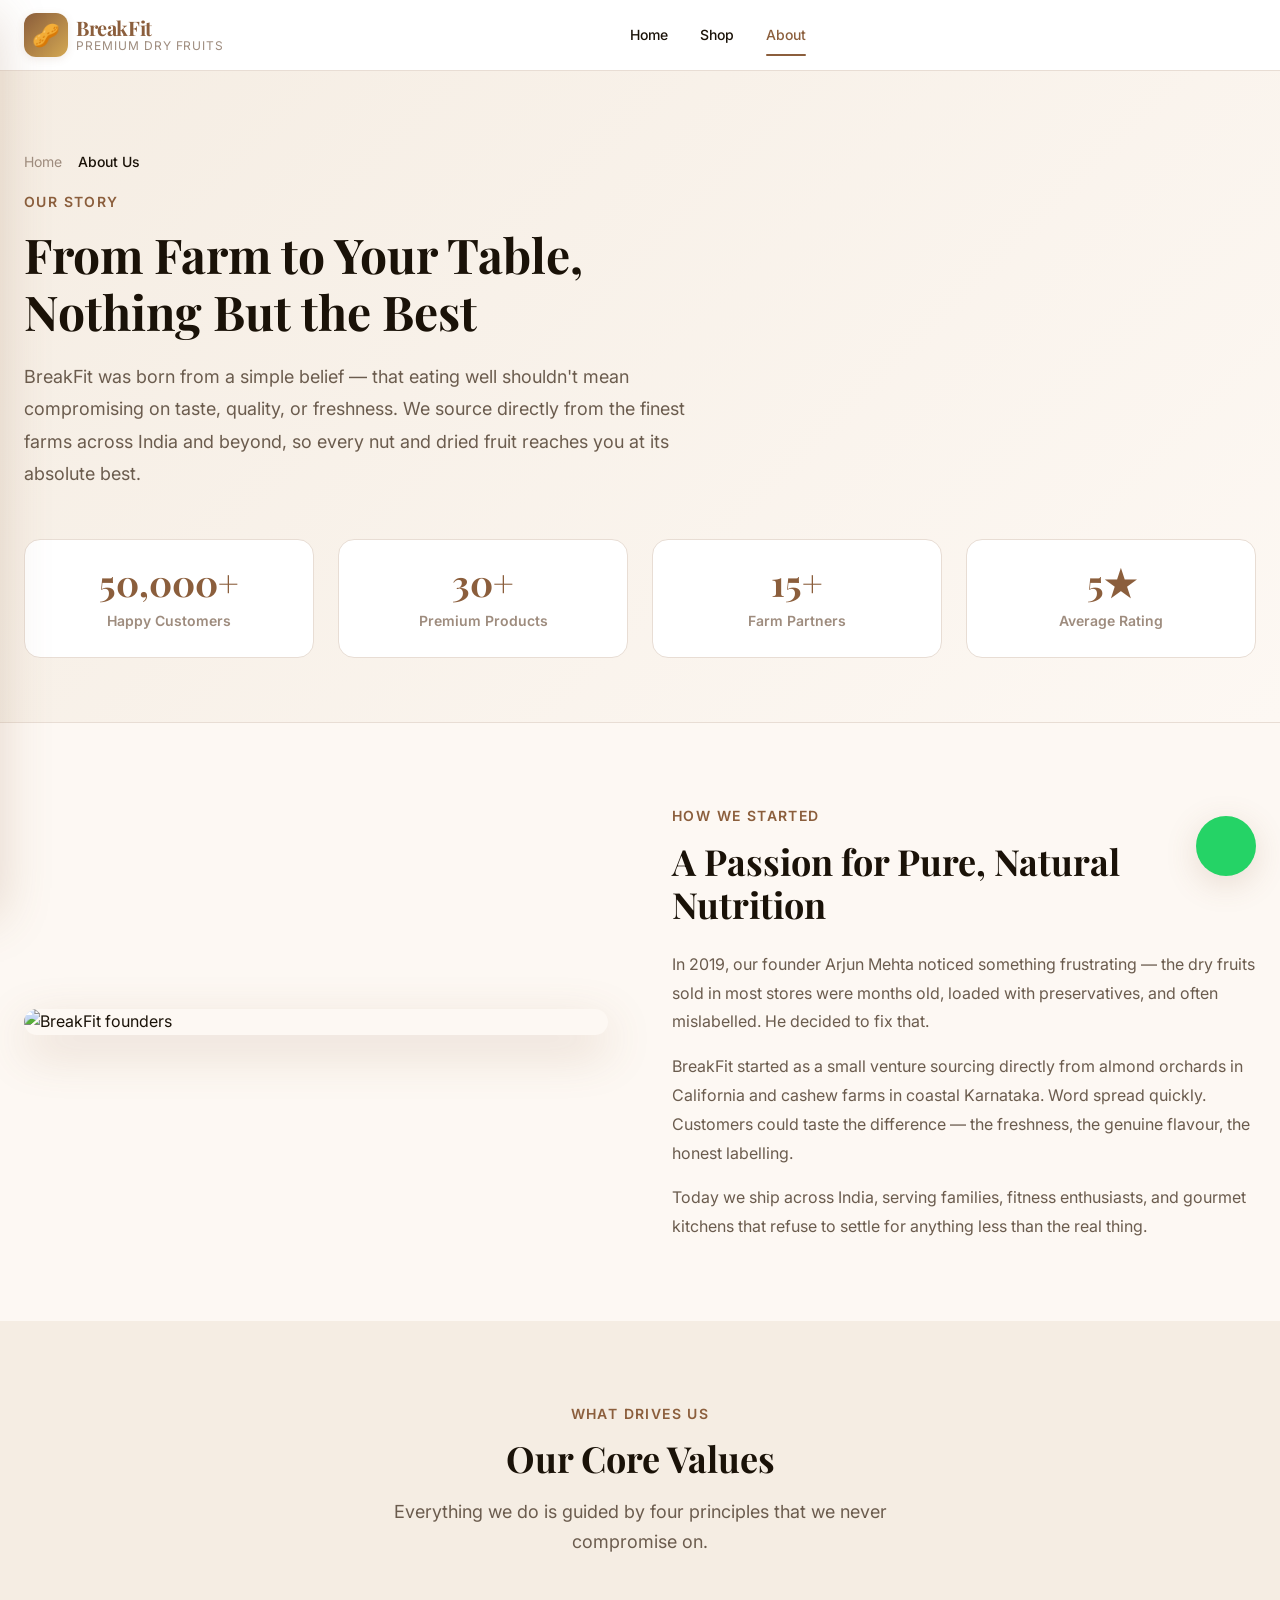
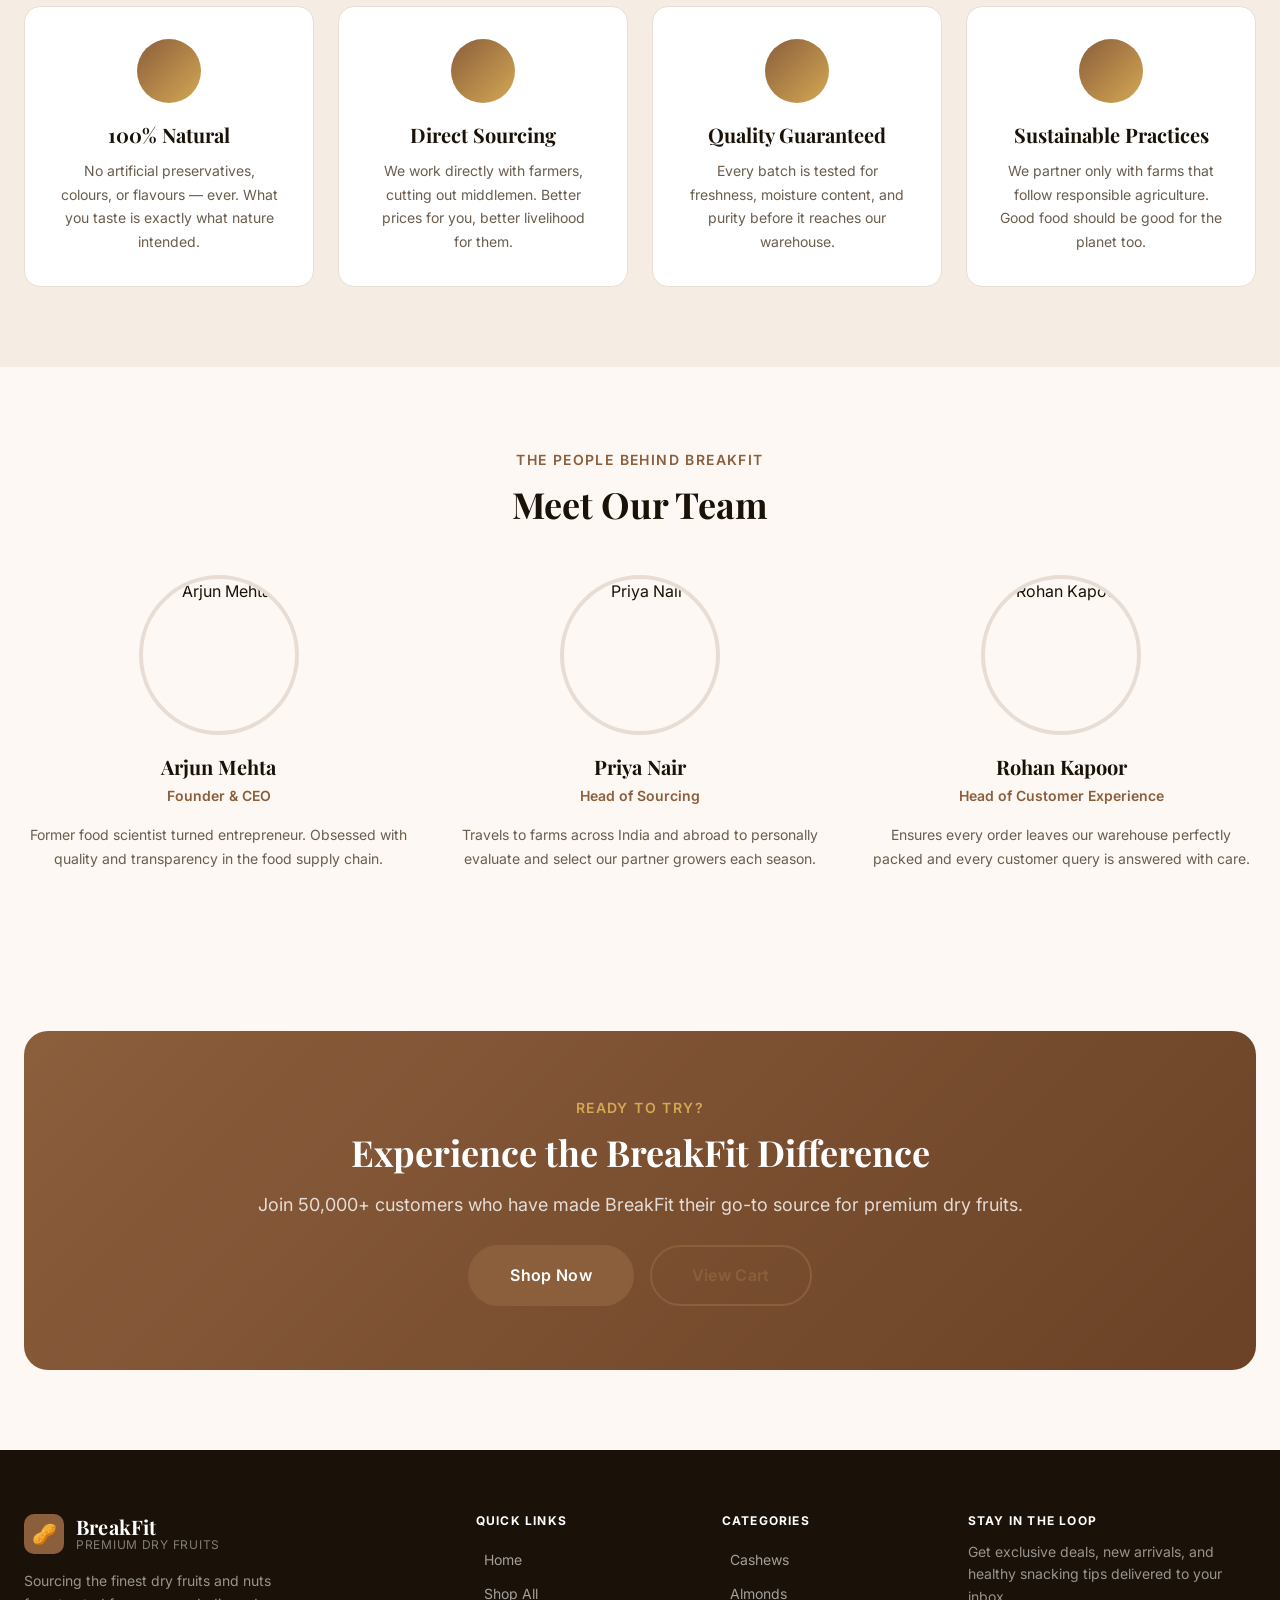
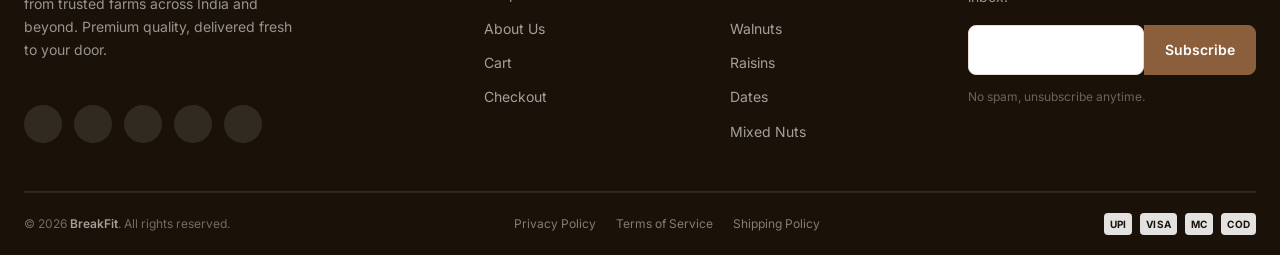
==== about.html @ 853f1ed1 "Initial commit: BreakFit dry fruits e-commerce website" ====
<!DOCTYPE html>
<html lang="en">
<head>
  <meta charset="UTF-8">
  <meta name="viewport" content="width=device-width, initial-scale=1.0">
  <meta name="description" content="About BreakFit — Our story, values, and the team behind India's premium dry fruits brand.">
  <title>About Us — BreakFit Premium Dry Fruits</title>

  <link href="https://cdn.jsdelivr.net/npm/remixicon@4.3.0/fonts/remixicon.css" rel="stylesheet" crossorigin="anonymous">
  <link rel="stylesheet" href="css/design-tokens.css">
  <link rel="stylesheet" href="css/base.css">
  <link rel="stylesheet" href="css/components/header.css">
  <link rel="stylesheet" href="css/components/footer.css">
  <link rel="stylesheet" href="css/components/toast.css">
  <link rel="stylesheet" href="css/components/whatsapp.css">
  <link rel="stylesheet" href="css/pages/about.css">
</head>
<body>
  <div id="site-header"></div>
  <div id="toast-container"></div>

  <main>

    <!-- Hero -->
    <section class="about-hero">
      <div class="container">
        <nav class="breadcrumb" aria-label="Breadcrumb">
          <a href="index.html">Home</a>
          <span class="sep"><i class="ri-arrow-right-s-line"></i></span>
          <span class="current">About Us</span>
        </nav>
        <div class="about-hero__content" data-animate>
          <span class="section-label">Our Story</span>
          <h1>From Farm to Your Table,<br>Nothing But the Best</h1>
          <p>BreakFit was born from a simple belief — that eating well shouldn't mean compromising on taste, quality, or freshness. We source directly from the finest farms across India and beyond, so every nut and dried fruit reaches you at its absolute best.</p>
        </div>
        <div class="about-hero__stats">
          <div class="about-stat" data-animate data-delay="100">
            <span class="about-stat__number">50,000+</span>
            <span class="about-stat__label">Happy Customers</span>
          </div>
          <div class="about-stat" data-animate data-delay="200">
            <span class="about-stat__number">30+</span>
            <span class="about-stat__label">Premium Products</span>
          </div>
          <div class="about-stat" data-animate data-delay="300">
            <span class="about-stat__number">15+</span>
            <span class="about-stat__label">Farm Partners</span>
          </div>
          <div class="about-stat" data-animate data-delay="400">
            <span class="about-stat__number">5★</span>
            <span class="about-stat__label">Average Rating</span>
          </div>
        </div>
      </div>
    </section>

    <!-- Brand Story -->
    <section class="section">
      <div class="container">
        <div class="story-grid">
          <div class="story-img" data-animate="fade-left">
            <img src="https://picsum.photos/seed/about-story/600/500" alt="BreakFit founders" loading="lazy">
          </div>
          <div class="story-text" data-animate="fade-right">
            <span class="section-label">How We Started</span>
            <h2>A Passion for Pure, Natural Nutrition</h2>
            <p>In 2019, our founder Arjun Mehta noticed something frustrating — the dry fruits sold in most stores were months old, loaded with preservatives, and often mislabelled. He decided to fix that.</p>
            <p style="margin-top:var(--space-4)">BreakFit started as a small venture sourcing directly from almond orchards in California and cashew farms in coastal Karnataka. Word spread quickly. Customers could taste the difference — the freshness, the genuine flavour, the honest labelling.</p>
            <p style="margin-top:var(--space-4)">Today we ship across India, serving families, fitness enthusiasts, and gourmet kitchens that refuse to settle for anything less than the real thing.</p>
          </div>
        </div>
      </div>
    </section>

    <!-- Values -->
    <section class="section" style="background:var(--color-bg-alt)">
      <div class="container">
        <div class="section-header" data-animate>
          <span class="section-label">What Drives Us</span>
          <h2 class="section-title">Our Core Values</h2>
          <p class="section-subtitle">Everything we do is guided by four principles that we never compromise on.</p>
        </div>
        <div class="values-grid">
          <div class="value-card" data-animate>
            <div class="value-card__icon"><i class="ri-leaf-line"></i></div>
            <h3>100% Natural</h3>
            <p>No artificial preservatives, colours, or flavours — ever. What you taste is exactly what nature intended.</p>
          </div>
          <div class="value-card" data-animate data-delay="100">
            <div class="value-card__icon"><i class="ri-map-pin-2-line"></i></div>
            <h3>Direct Sourcing</h3>
            <p>We work directly with farmers, cutting out middlemen. Better prices for you, better livelihood for them.</p>
          </div>
          <div class="value-card" data-animate data-delay="200">
            <div class="value-card__icon"><i class="ri-shield-check-line"></i></div>
            <h3>Quality Guaranteed</h3>
            <p>Every batch is tested for freshness, moisture content, and purity before it reaches our warehouse.</p>
          </div>
          <div class="value-card" data-animate data-delay="300">
            <div class="value-card__icon"><i class="ri-earth-line"></i></div>
            <h3>Sustainable Practices</h3>
            <p>We partner only with farms that follow responsible agriculture. Good food should be good for the planet too.</p>
          </div>
        </div>
      </div>
    </section>

    <!-- Team -->
    <section class="section">
      <div class="container">
        <div class="section-header" data-animate>
          <span class="section-label">The People Behind BreakFit</span>
          <h2 class="section-title">Meet Our Team</h2>
        </div>
        <div class="team-grid">
          <div class="team-card" data-animate>
            <div class="team-card__img">
              <img src="https://picsum.photos/seed/team1/300/300" alt="Arjun Mehta" loading="lazy">
            </div>
            <h3>Arjun Mehta</h3>
            <span class="team-card__role">Founder &amp; CEO</span>
            <p>Former food scientist turned entrepreneur. Obsessed with quality and transparency in the food supply chain.</p>
          </div>
          <div class="team-card" data-animate data-delay="150">
            <div class="team-card__img">
              <img src="https://picsum.photos/seed/team2/300/300" alt="Priya Nair" loading="lazy">
            </div>
            <h3>Priya Nair</h3>
            <span class="team-card__role">Head of Sourcing</span>
            <p>Travels to farms across India and abroad to personally evaluate and select our partner growers each season.</p>
          </div>
          <div class="team-card" data-animate data-delay="300">
            <div class="team-card__img">
              <img src="https://picsum.photos/seed/team3/300/300" alt="Rohan Kapoor" loading="lazy">
            </div>
            <h3>Rohan Kapoor</h3>
            <span class="team-card__role">Head of Customer Experience</span>
            <p>Ensures every order leaves our warehouse perfectly packed and every customer query is answered with care.</p>
          </div>
        </div>
      </div>
    </section>

    <!-- CTA -->
    <section class="section about-cta">
      <div class="container">
        <div class="about-cta__box" data-animate>
          <span class="section-label">Ready to Try?</span>
          <h2>Experience the BreakFit Difference</h2>
          <p>Join 50,000+ customers who have made BreakFit their go-to source for premium dry fruits.</p>
          <div style="display:flex;gap:var(--space-4);justify-content:center;flex-wrap:wrap;margin-top:var(--space-6)">
            <a href="categories.html" class="btn btn--primary btn-lg">Shop Now</a>
            <a href="cart.html" class="btn btn-outline btn-lg">View Cart</a>
          </div>
        </div>
      </div>
    </section>

  </main>

  <div id="site-footer"></div>

  <script src="js/data/products.js"></script>
  <script src="js/data/categories.js"></script>
  <script src="js/utils/sanitize.js"></script>
  <script src="js/utils/scrollAnimations.js"></script>
  <script src="js/modules/CartStore.js"></script>
  <script src="js/modules/ToastNotification.js"></script>
  <script src="js/modules/WhatsAppWidget.js"></script>
  <script src="js/modules/Header.js"></script>
  <script src="js/modules/Footer.js"></script>
  <script src="js/pages/about.js"></script>
</body>
</html>
---- css/design-tokens.css ----
/* BreakFit Design Tokens */
:root {
  /* Colors */
  --color-primary: #8B5E3C;
  --color-primary-dark: #6B4226;
  --color-primary-light: #A87850;
  --color-secondary: #D4A853;
  --color-secondary-dark: #B8903A;
  --color-accent: #4A7C59;
  --color-accent-light: #5E9B6E;
  --color-bg: #FDF8F3;
  --color-bg-alt: #F5EDE3;
  --color-surface: #FFFFFF;
  --color-surface-raised: #FFF9F4;
  --color-text-primary: #1A1208;
  --color-text-secondary: #6B5C4E;
  --color-text-muted: #9E8C7E;
  --color-border: #E8DDD4;
  --color-border-light: #F0E8DF;
  --color-whatsapp: #25D366;
  --color-error: #C0392B;
  --color-success: #27AE60;
  --color-warning: #E67E22;
  --color-info: #2980B9;

  /* Shadows */
  --shadow-xs: 0 1px 3px rgba(139,94,60,0.08);
  --shadow-sm: 0 2px 8px rgba(139,94,60,0.12);
  --shadow-md: 0 4px 16px rgba(139,94,60,0.15);
  --shadow-lg: 0 8px 32px rgba(139,94,60,0.18);
  --shadow-xl: 0 16px 48px rgba(139,94,60,0.22);

  /* Typography */
  --font-heading: 'Playfair Display', Georgia, serif;
  --font-body: 'Inter', -apple-system, BlinkMacSystemFont, 'Segoe UI', sans-serif;

  /* Font Sizes */
  --text-xs:   0.75rem;   /* 12px */
  --text-sm:   0.875rem;  /* 14px */
  --text-base: 1rem;      /* 16px */
  --text-lg:   1.125rem;  /* 18px */
  --text-xl:   1.25rem;   /* 20px */
  --text-2xl:  1.5rem;    /* 24px */
  --text-3xl:  1.875rem;  /* 30px */
  --text-4xl:  2.25rem;   /* 36px */
  --text-5xl:  3rem;      /* 48px */
  --text-6xl:  3.75rem;   /* 60px */

  /* Line Heights */
  --leading-none:    1;
  --leading-tight:   1.25;
  --leading-snug:    1.375;
  --leading-normal:  1.5;
  --leading-relaxed: 1.625;
  --leading-loose:   2;

  /* Spacing — named scale (xs → 2xl) */
  --space-xs:  0.25rem;   /* 4px  */
  --space-sm:  0.5rem;    /* 8px  */
  --space-md:  1rem;      /* 16px */
  --space-lg:  1.5rem;    /* 24px */
  --space-xl:  2rem;      /* 32px */
  --space-2xl: 3rem;      /* 48px */

  /* Spacing — numeric aliases (kept for back-compat) */
  --space-1:  0.25rem;
  --space-2:  0.5rem;
  --space-3:  0.75rem;
  --space-4:  1rem;
  --space-5:  1.25rem;
  --space-6:  1.5rem;
  --space-8:  2rem;
  --space-10: 2.5rem;
  --space-12: 3rem;
  --space-16: 4rem;
  --space-20: 5rem;
  --space-24: 6rem;

  /* Border Radius */
  --radius-sm: 4px;
  --radius-md: 8px;
  --radius-lg: 12px;
  --radius-xl: 16px;
  --radius-2xl: 24px;
  --radius-full: 9999px;

  /* Transitions */
  --transition-fast: 150ms ease;
  --transition-base: 250ms ease;
  --transition-slow: 400ms ease;
  --transition-spring: 350ms cubic-bezier(0.34, 1.56, 0.64, 1);

  /* Z-index */
  --z-dropdown: 100;
  --z-sticky: 200;
  --z-fixed: 300;
  --z-modal-backdrop: 400;
  --z-modal: 500;
  --z-toast: 600;
  --z-tooltip: 700;

  /* Layout */
  --container-max: 1280px;
  --container-md: 960px;
  --header-height: 70px;
  --header-height-mobile: 60px;
}

/* Dark mode support (optional) */
@media (prefers-color-scheme: dark) {
  :root {
    --color-bg: #1A1208;
    --color-bg-alt: #231A0E;
    --color-surface: #2A1E12;
    --color-surface-raised: #332518;
    --color-text-primary: #F5EDE3;
    --color-text-secondary: #C9B8A8;
    --color-text-muted: #8B7A6A;
    --color-border: #3D2E1E;
    --color-border-light: #4A3828;
  }
}
---- css/base.css ----
/*
 * BreakFit — Base Styles
 * ============================================================
 * Depends on: css/design-tokens.css (must be loaded first)
 *
 * Google Fonts are imported below via CDN.
 *
 * IMPORTANT — Remix Icons CDN:
 *   Add the following <link> tag to the <head> of every HTML
 *   page BEFORE this stylesheet:
 *
 *   <link href="https://cdn.jsdelivr.net/npm/remixicon@4.3.0/fonts/remixicon.css"
 *         rel="stylesheet" crossorigin="anonymous">
 * ============================================================
 */

/* ── Google Fonts ─────────────────────────────────────────── */
@import url('https://fonts.googleapis.com/css2?family=Playfair+Display:ital,wght@0,400;0,600;0,700;1,400&family=Inter:wght@300;400;500;600;700&display=swap');

/* ── CSS Reset ────────────────────────────────────────────── */
*,
*::before,
*::after {
  box-sizing: border-box;
  margin: 0;
  padding: 0;
}

ul,
ol {
  list-style: none;
}

/* ── Global / Body ────────────────────────────────────────── */
html {
  scroll-behavior: smooth;
  font-size: 16px;
  -webkit-text-size-adjust: 100%;
}

body {
  font-family: var(--font-body);
  background-color: var(--color-bg);
  color: var(--color-text-primary);
  line-height: 1.6;
  overflow-x: hidden;
  -webkit-font-smoothing: antialiased;
  -moz-osx-font-smoothing: grayscale;
}

/* ── Replaced elements ────────────────────────────────────── */
img,
video,
svg {
  max-width: 100%;
  height: auto;
  display: block;
}

/* ── Links ────────────────────────────────────────────────── */
a {
  color: inherit;
  text-decoration: none;
}

/* ── Form element resets ──────────────────────────────────── */
button,
input,
select,
textarea {
  font-family: inherit;
  font-size: inherit;
  line-height: inherit;
  color: inherit;
  background: transparent;
  border: none;
  outline: none;
  appearance: none;
  -webkit-appearance: none;
}

button {
  cursor: pointer;
}

textarea {
  resize: vertical;
}

/* ── Horizontal rule ─────────────────────────────────────── */
hr {
  border: none;
  border-top: 1px solid var(--color-border);
  margin: var(--space-6) 0;
}

/* ── Typography ──────────────────────────────────────────── */
h1, h2, h3, h4, h5, h6 {
  font-family: var(--font-heading);
  line-height: 1.2;
  color: var(--color-text-primary);
  font-weight: 700;
}

h1 { font-size: var(--text-5xl); }
h2 { font-size: var(--text-4xl); }
h3 { font-size: var(--text-3xl); }
h4 { font-size: var(--text-2xl); }
h5 { font-size: var(--text-xl); }
h6 { font-size: var(--text-lg); }

@media (max-width: 768px) {
  h1 { font-size: var(--text-4xl); }
  h2 { font-size: var(--text-3xl); }
  h3 { font-size: var(--text-2xl); }
}

@media (max-width: 480px) {
  h1 { font-size: var(--text-3xl); }
  h2 { font-size: var(--text-2xl); }
  h3 { font-size: var(--text-xl); }
}

p {
  color: var(--color-text-secondary);
  line-height: 1.7;
}

/* ──────────────────────────────────────────────────────────── *
 *  LAYOUT UTILITIES                                            *
 * ──────────────────────────────────────────────────────────── */

/* Container — max-width 1280 px, centred, padded */
.container {
  width: 100%;
  max-width: var(--container-max); /* 1280px */
  margin-inline: auto;
  padding-inline: var(--space-6);
}

@media (max-width: 768px) {
  .container {
    padding-inline: var(--space-4);
  }
}

/* Section spacing helpers */
.section    { padding-block: var(--space-20); }
.section-sm { padding-block: var(--space-12); }

.section-header {
  text-align: center;
  margin-bottom: var(--space-12);
}

.section-label {
  display: inline-block;
  font-size: var(--text-sm);
  font-weight: 600;
  letter-spacing: 0.1em;
  text-transform: uppercase;
  color: var(--color-primary);
  margin-bottom: var(--space-3);
}

.section-title {
  font-size: var(--text-4xl);
  margin-bottom: var(--space-4);
  color: var(--color-text-primary);
}

.section-subtitle {
  font-size: var(--text-lg);
  color: var(--color-text-secondary);
  max-width: 560px;
  margin-inline: auto;
}

/* ── Screen-reader / Accessibility ───────────────────────── */
/*
 * .sr-only  — visually hides an element while keeping it
 *             accessible to screen readers.
 * .visually-hidden — alias for .sr-only
 */
.sr-only,
.visually-hidden {
  position: absolute;
  width: 1px;
  height: 1px;
  padding: 0;
  margin: -1px;
  overflow: hidden;
  clip: rect(0, 0, 0, 0);
  white-space: nowrap;
  border: 0;
}

/* ── Flex helpers ─────────────────────────────────────────── */
.flex         { display: flex; }
.flex-center  { display: flex; align-items: center; justify-content: center; }
.flex-between { display: flex; align-items: center; justify-content: space-between; }
.flex-col     { display: flex; flex-direction: column; }
.flex-wrap    { flex-wrap: wrap; }
.items-center { align-items: center; }
.items-start  { align-items: flex-start; }
.justify-end  { justify-content: flex-end; }
.gap-1 { gap: var(--space-1); }
.gap-2 { gap: var(--space-2); }
.gap-3 { gap: var(--space-3); }
.gap-4 { gap: var(--space-4); }
.gap-6 { gap: var(--space-6); }
.gap-8 { gap: var(--space-8); }

/* ── Grid helpers ─────────────────────────────────────────── */
.grid         { display: grid; }
.grid-2       { display: grid; grid-template-columns: repeat(2, 1fr); gap: var(--space-6); }
.grid-3       { display: grid; grid-template-columns: repeat(3, 1fr); gap: var(--space-6); }
.grid-4       { display: grid; grid-template-columns: repeat(4, 1fr); gap: var(--space-6); }
.grid-auto    { display: grid; grid-template-columns: repeat(auto-fill, minmax(260px, 1fr)); gap: var(--space-6); }

@media (max-width: 1024px) {
  .grid-4 { grid-template-columns: repeat(3, 1fr); }
}

@media (max-width: 768px) {
  .grid-3,
  .grid-4 { grid-template-columns: repeat(2, 1fr); }
}

@media (max-width: 480px) {
  .grid-2,
  .grid-3,
  .grid-4 { grid-template-columns: 1fr; }
}

/* ── Generic spacing helpers ──────────────────────────────── */
.mt-2  { margin-top: var(--space-2); }
.mt-4  { margin-top: var(--space-4); }
.mt-8  { margin-top: var(--space-8); }
.mb-4  { margin-bottom: var(--space-4); }
.mb-8  { margin-bottom: var(--space-8); }

/* ── Text helpers ─────────────────────────────────────────── */
.text-center   { text-align: center; }
.text-right    { text-align: right; }
.font-heading  { font-family: var(--font-heading); }
.text-primary  { color: var(--color-primary); }
.text-muted    { color: var(--color-text-muted); }
.text-sm       { font-size: var(--text-sm); }
.font-bold     { font-weight: 700; }
.font-medium   { font-weight: 500; }

/* ──────────────────────────────────────────────────────────── *
 *  SCROLL ANIMATION                                            *
 *  Intersection Observer adds .animate-in when element enters  *
 *  the viewport (see js/utils.js → initScrollAnimations()).    *
 * ──────────────────────────────────────────────────────────── */

/* Initial (hidden) state — uses the design-token transition */
[data-animate] {
  opacity: 0;
  transform: translateY(20px);
  transition: opacity var(--transition-base), transform var(--transition-base);
}

/* Final (visible) state */
[data-animate].animate-in {
  opacity: 1;
  transform: translateY(0);
}

/* Directional variants */
[data-animate="fade-left"]  { transform: translateX(-30px); }
[data-animate="fade-right"] { transform: translateX(30px); }
[data-animate="zoom-in"]    { transform: scale(0.9); }
[data-animate="pop-in"]     { transform: scale(0.8); }

[data-animate="fade-left"].animate-in,
[data-animate="fade-right"].animate-in { transform: translateX(0); opacity: 1; }

[data-animate="zoom-in"].animate-in { transform: scale(1); opacity: 1; }

[data-animate="pop-in"].animate-in {
  opacity: 1;
  transform: scale(1);
  transition:
    opacity 0.5s var(--transition-spring),
    transform 0.5s var(--transition-spring);
}

/* Stagger delays */
[data-delay="100"] { transition-delay: 100ms !important; }
[data-delay="150"] { transition-delay: 150ms !important; }
[data-delay="200"] { transition-delay: 200ms !important; }
[data-delay="250"] { transition-delay: 250ms !important; }
[data-delay="300"] { transition-delay: 300ms !important; }
[data-delay="350"] { transition-delay: 350ms !important; }
[data-delay="400"] { transition-delay: 400ms !important; }
[data-delay="500"] { transition-delay: 500ms !important; }

/* ──────────────────────────────────────────────────────────── *
 *  BUTTONS                                                      *
 *  Base class: .btn                                             *
 *  Variants: .btn--primary  .btn--secondary  .btn--outline     *
 *  Aliases (non-BEM): .btn-primary etc. kept for compatibility  *
 * ──────────────────────────────────────────────────────────── */

/* Base */
.btn {
  display: inline-flex;
  align-items: center;
  justify-content: center;
  gap: var(--space-2);
  padding: 0.75rem 1.75rem;
  border-radius: var(--radius-full);
  font-weight: 600;
  font-size: var(--text-sm);
  letter-spacing: 0.02em;
  cursor: pointer;
  border: 2px solid transparent;
  transition: all var(--transition-base);
  white-space: nowrap;
  text-decoration: none;
  user-select: none;
  -webkit-user-select: none;
  position: relative;
  overflow: hidden;
}

.btn::after {
  content: '';
  position: absolute;
  inset: 0;
  background: rgba(255, 255, 255, 0);
  transition: background var(--transition-fast);
}

.btn:hover::after   { background: rgba(255, 255, 255, 0.10); }
.btn:active         { transform: scale(0.97); }

/* Primary — warm brown */
.btn--primary,
.btn-primary {
  background: var(--color-primary);
  color: #fff;
  border-color: var(--color-primary);
}

.btn--primary:hover,
.btn-primary:hover {
  background: var(--color-primary-dark);
  border-color: var(--color-primary-dark);
  transform: translateY(-1px);
  box-shadow: var(--shadow-md);
}

/* Secondary — golden amber */
.btn--secondary,
.btn-secondary {
  background: var(--color-secondary);
  color: #fff;
  border-color: var(--color-secondary);
}

.btn--secondary:hover,
.btn-secondary:hover {
  background: var(--color-secondary-dark);
  border-color: var(--color-secondary-dark);
  transform: translateY(-1px);
  box-shadow: var(--shadow-md);
}

/* Outline */
.btn--outline,
.btn-outline {
  background: transparent;
  color: var(--color-primary);
  border-color: var(--color-primary);
}

.btn--outline:hover,
.btn-outline:hover {
  background: var(--color-primary);
  color: #fff;
  transform: translateY(-1px);
}

/* Outline on dark/image backgrounds */
.btn-outline-white {
  background: transparent;
  color: #fff;
  border-color: #fff;
}

.btn-outline-white:hover {
  background: #fff;
  color: var(--color-primary);
}

/* Ghost — minimal */
.btn-ghost {
  background: transparent;
  color: var(--color-text-primary);
  border-color: transparent;
  padding: 0.5rem 1rem;
}

.btn-ghost:hover { background: var(--color-bg-alt); }

/* Size modifiers */
.btn-sm { padding: 0.5rem 1.25rem; font-size: var(--text-xs); }
.btn-lg { padding: 1rem 2.5rem;   font-size: var(--text-base); }

/* Icon-only button */
.btn-icon {
  width: 40px;
  height: 40px;
  padding: 0;
  border-radius: var(--radius-full);
}

/* ──────────────────────────────────────────────────────────── *
 *  FORM ELEMENTS                                               *
 * ──────────────────────────────────────────────────────────── */

/* Shared reset for text-like inputs */
input[type="text"],
input[type="email"],
input[type="tel"],
input[type="number"],
input[type="password"],
input[type="search"],
input[type="url"],
select,
textarea {
  width: 100%;
  padding: 0.75rem 1rem;
  border: 1.5px solid var(--color-border);
  border-radius: var(--radius-md);
  background: var(--color-surface);
  color: var(--color-text-primary);
  font-size: var(--text-base);
  line-height: 1.5;
  transition:
    border-color var(--transition-fast),
    box-shadow var(--transition-fast);
  outline: none;
}

input[type="text"]:focus,
input[type="email"]:focus,
input[type="tel"]:focus,
input[type="number"]:focus,
input[type="password"]:focus,
input[type="search"]:focus,
input[type="url"]:focus,
select:focus,
textarea:focus {
  border-color: var(--color-primary);
  box-shadow: 0 0 0 3px rgba(139, 94, 60, 0.12);
}

/* Remove number spinners */
input[type="number"]::-webkit-outer-spin-button,
input[type="number"]::-webkit-inner-spin-button {
  -webkit-appearance: none;
}
input[type="number"] { -moz-appearance: textfield; }

/* Select arrow */
select {
  background-image: url("data:image/svg+xml,%3Csvg xmlns='http://www.w3.org/2000/svg' width='12' height='8' viewBox='0 0 12 8'%3E%3Cpath d='M1 1l5 5 5-5' stroke='%236B5C4E' stroke-width='1.5' fill='none' stroke-linecap='round'/%3E%3C/svg%3E");
  background-repeat: no-repeat;
  background-position: right 1rem center;
  padding-right: 2.5rem;
}

/* Convenience wrapper classes */
.form-group  { margin-bottom: var(--space-5); }

.form-label {
  display: block;
  font-size: var(--text-sm);
  font-weight: 600;
  color: var(--color-text-primary);
  margin-bottom: var(--space-2);
}

/* .form-control applies design-token styling to any input/select/textarea */
.form-control {
  width: 100%;
  padding: 0.75rem 1rem;
  border: 1.5px solid var(--color-border);
  border-radius: var(--radius-md);
  background: var(--color-surface);
  color: var(--color-text-primary);
  font-size: var(--text-base);
  transition:
    border-color var(--transition-fast),
    box-shadow var(--transition-fast);
  outline: none;
}

.form-control:focus {
  border-color: var(--color-primary);
  box-shadow: 0 0 0 3px rgba(139, 94, 60, 0.12);
}

.form-control.error,
.form-control[aria-invalid="true"] {
  border-color: var(--color-error);
}

.form-control.error:focus {
  box-shadow: 0 0 0 3px rgba(192, 57, 43, 0.12);
}

.form-error {
  display: none;
  font-size: var(--text-xs);
  color: var(--color-error);
  margin-top: var(--space-1);
}

.form-group.has-error .form-error { display: block; }

.form-grid {
  display: grid;
  grid-template-columns: 1fr 1fr;
  gap: var(--space-4);
}

@media (max-width: 480px) {
  .form-grid { grid-template-columns: 1fr; }
}

/* ──────────────────────────────────────────────────────────── *
 *  MISC COMPONENTS                                             *
 * ──────────────────────────────────────────────────────────── */

/* Badges */
.badge {
  display: inline-flex;
  align-items: center;
  padding: 0.2em 0.65em;
  border-radius: var(--radius-full);
  font-size: var(--text-xs);
  font-weight: 700;
  letter-spacing: 0.05em;
  text-transform: uppercase;
}

.badge-new        { background: var(--color-primary);   color: #fff; }
.badge-sale       { background: #E53E3E;                color: #fff; }
.badge-bestseller { background: var(--color-secondary); color: #fff; }
.badge-organic    { background: var(--color-accent);    color: #fff; }

/* Star ratings */
.star-rating {
  display: inline-flex;
  align-items: center;
  gap: 1px;
}

.star-rating .star          { color: #E0E0E0; font-size: 14px; line-height: 1; }
.star-rating .star.full     { color: #F59E0B; }
.star-rating .star.half     { color: #F59E0B; }

.rating-text {
  font-size: var(--text-sm);
  color: var(--color-text-muted);
  margin-left: var(--space-1);
}

/* Divider */
.divider {
  height: 1px;
  background: var(--color-border);
  border: none;
  margin: var(--space-6) 0;
}

/* Overlay / modal backdrop */
.overlay {
  position: fixed;
  inset: 0;
  background: rgba(0, 0, 0, 0.5);
  backdrop-filter: blur(4px);
  z-index: var(--z-modal-backdrop);
  opacity: 0;
  pointer-events: none;
  transition: opacity var(--transition-base);
}

.overlay.active {
  opacity: 1;
  pointer-events: all;
}

/* Skeleton loading shimmer */
.skeleton {
  background: linear-gradient(
    90deg,
    var(--color-border-light) 25%,
    var(--color-border) 50%,
    var(--color-border-light) 75%
  );
  background-size: 200% 100%;
  animation: skeleton-shimmer 1.5s infinite;
  border-radius: var(--radius-md);
}

@keyframes skeleton-shimmer {
  0%   { background-position: 200% 0; }
  100% { background-position: -200% 0; }
}

/* Breadcrumb */
.breadcrumb {
  display: flex;
  align-items: center;
  gap: var(--space-2);
  font-size: var(--text-sm);
  color: var(--color-text-muted);
  padding: var(--space-4) 0;
}

.breadcrumb a            { color: var(--color-text-muted); transition: color var(--transition-fast); }
.breadcrumb a:hover      { color: var(--color-primary); }
.breadcrumb .sep         { color: var(--color-border); }
.breadcrumb .current     { color: var(--color-text-primary); font-weight: 500; }

/* Quantity selector */
.qty-selector {
  display: inline-flex;
  align-items: center;
  border: 1.5px solid var(--color-border);
  border-radius: var(--radius-full);
  overflow: hidden;
  background: var(--color-surface);
}

.qty-btn {
  width: 40px;
  height: 40px;
  display: flex;
  align-items: center;
  justify-content: center;
  background: transparent;
  border: none;
  cursor: pointer;
  font-size: 1.25rem;
  color: var(--color-text-primary);
  transition: background var(--transition-fast);
}

.qty-btn:hover { background: var(--color-bg-alt); }

.qty-input {
  width: 48px;
  text-align: center;
  border: none;
  outline: none;
  font-size: var(--text-base);
  font-weight: 600;
  color: var(--color-text-primary);
  background: transparent;
  -moz-appearance: textfield;
}

.qty-input::-webkit-outer-spin-button,
.qty-input::-webkit-inner-spin-button { -webkit-appearance: none; }

/* Price display */
.price-current  { font-size: var(--text-xl); font-weight: 700; color: var(--color-primary); }
.price-original { font-size: var(--text-sm); color: var(--color-text-muted); text-decoration: line-through; margin-left: var(--space-2); }
.price-discount { font-size: var(--text-sm); font-weight: 700; color: var(--color-success); margin-left: var(--space-2); }

/* Tabs */
.tabs {
  display: flex;
  border-bottom: 2px solid var(--color-border);
  gap: var(--space-1);
}

.tab-btn {
  padding: 0.75rem 1.5rem;
  border: none;
  background: none;
  cursor: pointer;
  font-weight: 600;
  font-size: var(--text-sm);
  color: var(--color-text-muted);
  border-bottom: 2px solid transparent;
  margin-bottom: -2px;
  transition: all var(--transition-fast);
}

.tab-btn.active           { color: var(--color-primary); border-bottom-color: var(--color-primary); }
.tab-btn:hover:not(.active) { color: var(--color-text-primary); }

.tab-panel        { display: none; padding: var(--space-6) 0; }
.tab-panel.active { display: block; }

/* Page hero banner (non-home pages) */
.page-hero {
  background: linear-gradient(135deg, var(--color-bg-alt) 0%, var(--color-border-light) 100%);
  padding: var(--space-12) 0;
  border-bottom: 1px solid var(--color-border);
}

.page-hero h1 { font-size: var(--text-4xl); margin-bottom: var(--space-3); }
.page-hero p  { font-size: var(--text-lg); max-width: 560px; }

/* Empty state */
.empty-state      { text-align: center; padding: var(--space-20) var(--space-4); }
.empty-state-icon { font-size: 4rem; color: var(--color-border); margin-bottom: var(--space-6); }
.empty-state h3   { font-size: var(--text-2xl); margin-bottom: var(--space-3); }
.empty-state p    { margin-bottom: var(--space-8); }
---- css/components/header.css ----
/* ============================================================
   BreakFit — css/components/header.css
   Shared navigation bar styles
   Requirements: 1.7, 7.2
   ============================================================ */

/* ------------------------------------------------------------
   1. SITE HEADER — sticky bar with backdrop blur
   ------------------------------------------------------------ */
.site-header {
  position: sticky;
  top: 0;
  z-index: var(--z-sticky);
  background: var(--color-surface);
  backdrop-filter: blur(12px);
  -webkit-backdrop-filter: blur(12px);
  border-bottom: 1px solid var(--color-border);
  transition: box-shadow var(--transition-base);
}

/* Scrolled state — added via JS when window.scrollY > 0 */
.site-header.header--scrolled {
  box-shadow: var(--shadow-md);
}

/* Inner flex container — logo | nav | actions */
.header-inner {
  display: flex;
  align-items: center;
  height: var(--header-height);          /* 70px (desktop) */
  max-width: var(--container-max);
  margin: 0 auto;
  padding: 0 var(--space-lg);
  gap: var(--space-lg);
}

/* ------------------------------------------------------------
   2. LOGO — left section
   ------------------------------------------------------------ */
.site-logo {
  display: flex;
  align-items: center;
  gap: var(--space-sm);
  text-decoration: none;
  flex-shrink: 0;
}

.logo-icon {
  width: 44px;
  height: 44px;
  background: linear-gradient(135deg, var(--color-primary) 0%, var(--color-secondary) 100%);
  border-radius: var(--radius-lg);
  display: flex;
  align-items: center;
  justify-content: center;
  font-size: 1.4rem;
  box-shadow: var(--shadow-sm);
}

.logo-text {
  display: flex;
  flex-direction: column;
  line-height: 1.1;
}

.logo-name {
  font-family: var(--font-heading);
  font-size: var(--text-xl);
  font-weight: 700;
  color: var(--color-primary);
  letter-spacing: -0.02em;
}

.logo-tagline {
  font-size: var(--text-xs);
  color: var(--color-text-muted);
  letter-spacing: 0.08em;
  text-transform: uppercase;
}

/* ------------------------------------------------------------
   3. PRIMARY NAV — centered desktop links
   ------------------------------------------------------------ */
.nav-primary {
  flex: 1;
  display: flex;
  align-items: center;
  justify-content: center;
}

.nav-list {
  list-style: none;
  display: flex;
  align-items: center;
  gap: var(--space-xs);
  margin: 0;
  padding: 0;
}

.nav-item {
  position: relative;
}

/* Each nav link */
.nav-link {
  position: relative;
  display: inline-flex;
  align-items: center;
  gap: var(--space-xs);
  padding: 0.5rem 0.875rem;
  border-radius: var(--radius-md);
  font-size: var(--text-sm);
  font-weight: 500;
  color: var(--color-text-primary);
  text-decoration: none;
  background: none;
  border: none;
  cursor: pointer;
  transition: color var(--transition-fast), background var(--transition-fast);
  white-space: nowrap;
}

/* Hover state */
.nav-link:hover {
  color: var(--color-primary);
  background: var(--color-bg-alt, #F5EDE3);
}

/* Active page indicator — bottom border underline */
.nav-link.active {
  color: var(--color-primary);
}

.nav-link.active::after {
  content: '';
  position: absolute;
  bottom: -2px;
  left: 0.875rem;
  right: 0.875rem;
  height: 2px;
  background: var(--color-primary);
  border-radius: var(--radius-full);
}

/* ------------------------------------------------------------
   4. HEADER ACTIONS — right section (search, wishlist, cart)
   ------------------------------------------------------------ */
.header-actions {
  display: flex;
  align-items: center;
  gap: var(--space-sm);
  flex-shrink: 0;
}

/* Generic icon action button */
.action-btn {
  position: relative;
  width: 40px;
  height: 40px;
  min-width: 44px;     /* WCAG 2.1 AA touch target */
  min-height: 44px;
  display: flex;
  align-items: center;
  justify-content: center;
  border-radius: var(--radius-full);
  background: transparent;
  border: none;
  cursor: pointer;
  color: var(--color-text-primary);
  font-size: 1.25rem;
  transition: background var(--transition-fast), color var(--transition-fast);
  text-decoration: none;
}

.action-btn:hover {
  background: var(--color-bg-alt, #F5EDE3);
  color: var(--color-primary);
}

/* ------------------------------------------------------------
   5. CART BADGE — small circle top-right of cart icon
   ------------------------------------------------------------ */
.cart-badge {
  position: absolute;
  top: 2px;
  right: 2px;
  width: 18px;
  height: 18px;
  background: var(--color-secondary);
  color: #fff;
  border-radius: var(--radius-full);
  font-size: 10px;
  font-weight: 700;
  display: flex;
  align-items: center;
  justify-content: center;
  line-height: 1;
  pointer-events: none;
  transition: transform var(--transition-spring);
}

/* Bounce animation when count updates */
.cart-badge.bump {
  animation: badge-bump 0.3s cubic-bezier(0.34, 1.56, 0.64, 1);
}

@keyframes badge-bump {
  0%   { transform: scale(1); }
  50%  { transform: scale(1.5); }
  100% { transform: scale(1); }
}

/* ------------------------------------------------------------
   6. HAMBURGER ICON — 3 bars, desktop hidden, mobile visible
   ------------------------------------------------------------ */
.menu-toggle {
  display: none;               /* hidden on desktop ≥ 768px */
  width: 44px;
  height: 44px;
  align-items: center;
  justify-content: center;
  border-radius: var(--radius-md);
  background: none;
  border: none;
  cursor: pointer;
  color: var(--color-text-primary);
  flex-shrink: 0;
  transition: background var(--transition-fast);
}

.menu-toggle:hover {
  background: var(--color-bg-alt, #F5EDE3);
  color: var(--color-primary);
}

/* Three-bar SVG / icon inside the toggle */
.hamburger-bar {
  display: block;
  width: 22px;
  height: 2px;
  background: currentColor;
  border-radius: 2px;
  transition: transform var(--transition-base), opacity var(--transition-fast);
}

.hamburger-bars {
  display: flex;
  flex-direction: column;
  gap: 5px;
}

/* When nav-open: morph to × */
body.nav-open .hamburger-bar:nth-child(1) {
  transform: translateY(7px) rotate(45deg);
}

body.nav-open .hamburger-bar:nth-child(2) {
  opacity: 0;
  transform: scaleX(0);
}

body.nav-open .hamburger-bar:nth-child(3) {
  transform: translateY(-7px) rotate(-45deg);
}

/* ------------------------------------------------------------
   7. MOBILE NAV DRAWER — slides in from the left
   ------------------------------------------------------------ */

/* Backdrop overlay */
.nav-overlay {
  position: fixed;
  inset: 0;
  background: rgba(26, 18, 8, 0.5);
  z-index: calc(var(--z-fixed) - 1);
  opacity: 0;
  visibility: hidden;
  transition: opacity var(--transition-slow), visibility var(--transition-slow);
}

body.nav-open .nav-overlay {
  opacity: 1;
  visibility: visible;
}

/* Drawer panel */
.nav-drawer {
  position: fixed;
  top: 0;
  left: 0;
  width: min(320px, 85vw);
  height: 100%;
  background: var(--color-surface);
  z-index: var(--z-fixed);
  display: flex;
  flex-direction: column;
  box-shadow: var(--shadow-xl);
  overflow-y: auto;
  /* Slide in/out via translateX */
  transform: translateX(-100%);
  transition: transform var(--transition-slow);
}

/* Open state — triggered by body.nav-open */
body.nav-open .nav-drawer {
  transform: translateX(0);
}

/* Drawer header row */
.nav-drawer__header {
  display: flex;
  align-items: center;
  justify-content: space-between;
  padding: var(--space-lg) var(--space-lg) var(--space-md);
  border-bottom: 1px solid var(--color-border);
  flex-shrink: 0;
}

/* Close button inside drawer */
.nav-drawer__close {
  width: 36px;
  height: 36px;
  display: flex;
  align-items: center;
  justify-content: center;
  border: none;
  background: var(--color-bg-alt, #F5EDE3);
  border-radius: var(--radius-full);
  cursor: pointer;
  font-size: 1.2rem;
  color: var(--color-text-primary);
  transition: background var(--transition-fast), color var(--transition-fast);
}

.nav-drawer__close:hover {
  background: var(--color-border);
  color: var(--color-primary);
}

/* Drawer body / link list */
.nav-drawer__body {
  flex: 1;
  padding: var(--space-md);
  overflow-y: auto;
}

.nav-drawer__list {
  list-style: none;
  margin: 0;
  padding: 0;
}

/* Drawer nav links */
.nav-drawer__link {
  display: flex;
  align-items: center;
  gap: var(--space-md);
  padding: 0.875rem var(--space-md);
  border-radius: var(--radius-lg);
  font-weight: 600;
  font-size: var(--text-base);
  color: var(--color-text-primary);
  text-decoration: none;
  min-height: 44px;    /* touch target */
  transition: background var(--transition-fast), color var(--transition-fast);
}

.nav-drawer__link:hover,
.nav-drawer__link.active {
  background: var(--color-bg-alt, #F5EDE3);
  color: var(--color-primary);
}

.nav-drawer__link i {
  font-size: 1.1rem;
  width: 24px;
  text-align: center;
  color: var(--color-primary);
  flex-shrink: 0;
}

/* Divider between link groups */
.nav-drawer__divider {
  height: 1px;
  background: var(--color-border);
  margin: var(--space-sm) 0;
}

/* Drawer footer */
.nav-drawer__footer {
  padding: var(--space-lg);
  border-top: 1px solid var(--color-border);
  font-size: var(--text-sm);
  color: var(--color-text-muted);
  text-align: center;
  flex-shrink: 0;
}

/* Prevent body scroll when drawer is open */
body.nav-open {
  overflow: hidden;
}

/* ------------------------------------------------------------
   8. RESPONSIVE BREAKPOINTS
   ------------------------------------------------------------ */

/* Tablet / below 1024px — hide desktop nav, show hamburger */
@media (max-width: 1024px) {
  .nav-primary {
    display: none;
  }

  .menu-toggle {
    display: flex;
  }

  .header-inner {
    height: var(--header-height-mobile);   /* 60px */
  }
}

/* Mobile — below 768px (core mobile breakpoint per Req 7.2) */
@media (max-width: 768px) {
  .nav-primary {
    display: none;
  }

  .menu-toggle {
    display: flex;
  }

  .header-inner {
    height: var(--header-height-mobile);
    padding: 0 var(--space-md);
  }

  /* Hide extra action buttons; keep cart + search */
  .header-actions .action-btn:not(.action-btn--cart):not(.action-btn--search) {
    display: none;
  }
}

/* Narrow phones — below 480px */
@media (max-width: 480px) {
  .logo-tagline {
    display: none;
  }
}
---- css/components/footer.css ----
/* ============================================
   FOOTER COMPONENT
   Shared footer styles for all pages
   ============================================ */

/* ── Outer wrapper ── */
.site-footer {
  background: var(--color-text-primary);   /* #1A1208 — dark */
  color: rgba(255, 255, 255, 0.65);
  padding-top: var(--space-16);
}

/* ============================================
   FOOTER TOP — 4-column grid
   Col 1: Brand/logo + tagline + social icons
   Col 2: Quick Links
   Col 3: Categories
   Col 4: Newsletter
   ============================================ */

.footer-top {
  display: grid;
  grid-template-columns: 2fr 1fr 1fr 1.4fr;
  gap: var(--space-10);
  padding-bottom: var(--space-12);
  border-bottom: 1px solid rgba(255, 255, 255, 0.1);
}

/* ── Brand column ── */
.footer-brand {
  display: flex;
  flex-direction: column;
}

.footer-logo {
  display: flex;
  align-items: center;
  gap: var(--space-3);
  text-decoration: none;
  margin-bottom: var(--space-4);
}

/* Placeholder SVG logo mark */
.footer-logo-svg {
  width: 40px;
  height: 40px;
  flex-shrink: 0;
}

.footer-logo-text {
  display: flex;
  flex-direction: column;
  line-height: 1;
}

.footer-logo-name {
  font-family: var(--font-heading);
  font-size: var(--text-xl);
  font-weight: 700;
  color: #ffffff;
  letter-spacing: 0.01em;
}

.footer-logo-tagline {
  font-size: var(--text-xs);
  color: rgba(255, 255, 255, 0.45);
  letter-spacing: 0.06em;
  text-transform: uppercase;
  margin-top: 2px;
}

.footer-brand-desc {
  font-size: var(--text-sm);
  color: rgba(255, 255, 255, 0.55);
  line-height: var(--leading-relaxed);
  max-width: 280px;
  margin: 0 0 var(--space-5);
}

/* ── Social icons row ── */
.footer-social {
  display: flex;
  align-items: center;
  gap: var(--space-3);
  margin-top: auto;
}

.social-btn {
  display: inline-flex;
  align-items: center;
  justify-content: center;
  width: 38px;
  height: 38px;
  border-radius: var(--radius-full);   /* circle */
  background: rgba(255, 255, 255, 0.1);
  color: rgba(255, 255, 255, 0.8);
  font-size: 1rem;
  text-decoration: none;
  transition:
    background var(--transition-fast),
    color var(--transition-fast),
    transform var(--transition-fast);
  flex-shrink: 0;
}

.social-btn:hover,
.social-btn:focus-visible {
  background: var(--color-primary);
  color: #ffffff;
  transform: translateY(-2px);
  outline: none;
}

/* Per-brand accent colours on hover (optional enhancement) */
.social-btn--instagram:hover { background: #e1306c; }
.social-btn--facebook:hover  { background: #1877f2; }
.social-btn--twitter:hover   { background: #1da1f2; }
.social-btn--youtube:hover   { background: #ff0000; }
.social-btn--whatsapp:hover  { background: var(--color-whatsapp); }

/* ── Link columns (Quick Links, Categories) ── */
.footer-col h4 {
  font-family: var(--font-body);
  font-size: var(--text-xs);
  font-weight: 700;
  color: #ffffff;
  letter-spacing: 0.1em;
  text-transform: uppercase;
  margin-bottom: var(--space-5);
}

.footer-links {
  display: flex;
  flex-direction: column;
  gap: var(--space-3);
  list-style: none;
  padding: 0;
  margin: 0;
}

.footer-links li {
  display: flex;
  align-items: center;
}

.footer-link {
  display: inline-flex;
  align-items: center;
  gap: var(--space-2);
  font-size: var(--text-sm);
  color: rgba(255, 255, 255, 0.6);
  text-decoration: none;
  transition: color var(--transition-fast), gap var(--transition-fast);
}

.footer-link i {
  font-size: 0.75rem;
  opacity: 0;
  transition: opacity var(--transition-fast), transform var(--transition-fast);
  transform: translateX(-4px);
}

.footer-link:hover,
.footer-link:focus-visible {
  color: var(--color-secondary);  /* golden amber */
  gap: var(--space-3);
  outline: none;
}

.footer-link:hover i,
.footer-link:focus-visible i {
  opacity: 1;
  transform: translateX(0);
}

/* ── Newsletter column ── */
.footer-col--newsletter h4 {
  margin-bottom: var(--space-3);
}

.footer-newsletter-desc {
  font-size: var(--text-sm);
  color: rgba(255, 255, 255, 0.55);
  line-height: var(--leading-relaxed);
  margin-bottom: var(--space-4);
}

/* Inline email + subscribe form */
.footer-newsletter-form {
  display: flex;
  gap: 0;                 /* joined/inline look */
  width: 100%;
}

.footer-newsletter-input {
  flex: 1;
  min-width: 0;           /* prevent overflow in flex */
  padding: var(--space-3) var(--space-4);
  background: rgba(255, 255, 255, 0.08);
  border: 1px solid rgba(255, 255, 255, 0.15);
  border-right: none;
  border-radius: var(--radius-md) 0 0 var(--radius-md);
  font-family: var(--font-body);
  font-size: var(--text-sm);
  color: #ffffff;
  outline: none;
  transition:
    border-color var(--transition-fast),
    background var(--transition-fast),
    box-shadow var(--transition-fast);
}

.footer-newsletter-input::placeholder {
  color: rgba(255, 255, 255, 0.35);
}

.footer-newsletter-input:focus {
  background: rgba(255, 255, 255, 0.12);
  border-color: var(--color-secondary);
  box-shadow: 0 0 0 3px rgba(212, 168, 83, 0.18);
}

.footer-newsletter-btn {
  padding: var(--space-3) var(--space-5);
  background: var(--color-primary);
  border: 1px solid var(--color-primary);
  border-radius: 0 var(--radius-md) var(--radius-md) 0;
  font-family: var(--font-body);
  font-size: var(--text-sm);
  font-weight: 600;
  color: #ffffff;
  cursor: pointer;
  white-space: nowrap;
  transition:
    background var(--transition-fast),
    border-color var(--transition-fast);
}

.footer-newsletter-btn:hover,
.footer-newsletter-btn:focus-visible {
  background: var(--color-primary-dark);
  border-color: var(--color-primary-dark);
  outline: none;
}

.footer-newsletter-note {
  margin-top: var(--space-3);
  font-size: var(--text-xs);
  color: rgba(255, 255, 255, 0.35);
}

/* ============================================
   FOOTER BOTTOM BAR
   ============================================ */

.footer-bottom {
  display: flex;
  align-items: center;
  justify-content: space-between;
  flex-wrap: wrap;
  gap: var(--space-4);
  padding: var(--space-5) 0;
  border-top: 1px solid rgba(255, 255, 255, 0.08);
  font-size: var(--text-xs);
}

.footer-copyright {
  color: rgba(255, 255, 255, 0.38);
}

.footer-copyright strong {
  color: rgba(255, 255, 255, 0.6);
  font-weight: 600;
}

.footer-bottom-links {
  display: flex;
  align-items: center;
  gap: var(--space-5);
  list-style: none;
  padding: 0;
  margin: 0;
}

.footer-bottom-links a {
  color: rgba(255, 255, 255, 0.45);
  text-decoration: none;
  transition: color var(--transition-fast);
}

.footer-bottom-links a:hover,
.footer-bottom-links a:focus-visible {
  color: var(--color-secondary);
  outline: none;
}

/* Payment method icons */
.footer-payments {
  display: flex;
  align-items: center;
  gap: var(--space-2);
}

.payment-icon {
  display: inline-flex;
  align-items: center;
  justify-content: center;
  height: 22px;
  padding: 2px 6px;
  background: rgba(255, 255, 255, 0.88);
  border-radius: var(--radius-sm);
  font-size: 10px;
  font-weight: 700;
  color: var(--color-text-primary);
  letter-spacing: 0.02em;
  white-space: nowrap;
}

/* ============================================
   CONTACT INFO (optional within a footer col)
   ============================================ */

.footer-contact-list {
  display: flex;
  flex-direction: column;
  gap: var(--space-3);
  padding: 0;
  margin: 0;
  list-style: none;
}

.footer-contact-item {
  display: flex;
  align-items: flex-start;
  gap: var(--space-3);
  font-size: var(--text-sm);
  color: rgba(255, 255, 255, 0.6);
}

.footer-contact-item i {
  color: var(--color-secondary);
  font-size: 1rem;
  margin-top: 2px;
  flex-shrink: 0;
}

/* ============================================
   RESPONSIVE BREAKPOINTS
   ============================================ */

/* Tablet — 2 columns */
@media (max-width: 1024px) {
  .footer-top {
    grid-template-columns: 1fr 1fr;
    gap: var(--space-8);
  }

  /* Brand + newsletter on first row, links on second */
  .footer-brand {
    grid-column: 1 / 2;
  }

  .footer-col--newsletter {
    grid-column: 2 / 3;
  }
}

@media (max-width: 768px) {
  .footer-top {
    grid-template-columns: 1fr 1fr;
    gap: var(--space-6);
  }

  .footer-brand {
    grid-column: 1 / -1;   /* full width on tablet portrait */
  }

  .footer-brand-desc {
    max-width: none;
  }

  .footer-col--newsletter {
    grid-column: 1 / -1;
  }

  .footer-newsletter-form {
    max-width: 420px;
  }

  .footer-bottom {
    flex-direction: column;
    align-items: center;
    text-align: center;
    gap: var(--space-3);
  }

  .footer-bottom-links {
    flex-wrap: wrap;
    justify-content: center;
    gap: var(--space-4);
  }
}

/* Mobile — single column */
@media (max-width: 480px) {
  .site-footer {
    padding-top: var(--space-12);
  }

  .footer-top {
    grid-template-columns: 1fr;
    gap: var(--space-6);
  }

  /* All columns go full-width */
  .footer-brand,
  .footer-col,
  .footer-col--newsletter {
    grid-column: 1 / -1;
  }

  .footer-newsletter-form {
    flex-direction: column;
    max-width: none;
    gap: var(--space-3);
  }

  .footer-newsletter-input {
    border-right: 1px solid rgba(255, 255, 255, 0.15);
    border-radius: var(--radius-md);
  }

  .footer-newsletter-btn {
    border-radius: var(--radius-md);
    text-align: center;
    width: 100%;
  }

  .footer-payments {
    flex-wrap: wrap;
    justify-content: center;
  }
}
---- css/components/toast.css ----
/* ============================================
   Toast Notification Component
   Requirement: 8.3, 8.5
   ============================================ */

/* --- Keyframes --- */

@keyframes toast-in {
  from {
    transform: translateX(110%);
    opacity: 0;
  }
  to {
    transform: translateX(0);
    opacity: 1;
  }
}

@keyframes toast-out {
  from {
    transform: translateX(0);
    opacity: 1;
  }
  to {
    transform: translateX(110%);
    opacity: 0;
  }
}

/* --- Container --- */

#toast-container {
  position: fixed;
  top: 24px;
  right: 24px;
  z-index: var(--z-toast);
  display: flex;
  flex-direction: column;
  gap: 12px;
  pointer-events: none; /* let clicks pass through the gap between toasts */
}

/* --- Base Toast --- */

.toast {
  min-width: 300px;
  max-width: 380px;
  background: var(--color-surface);
  border-radius: var(--radius-lg);
  box-shadow: var(--shadow-lg);
  padding: 16px;
  display: flex;
  flex-direction: row;
  align-items: flex-start;
  gap: 12px;
  pointer-events: all;
  border-left: 4px solid transparent;
}

/* --- Type Variants --- */

.toast--success {
  border-left-color: var(--color-success);
}

.toast--success .toast__icon {
  color: var(--color-success);
}

.toast--error {
  border-left-color: var(--color-error);
}

.toast--error .toast__icon {
  color: var(--color-error);
}

.toast--info {
  border-left-color: var(--color-info);
}

.toast--info .toast__icon {
  color: var(--color-info);
}

/* --- Icon --- */

.toast__icon {
  flex-shrink: 0;
  font-size: 1.25rem;
  line-height: 1.4;
}

/* --- Body (message text area) --- */

.toast__body {
  flex: 1;
  min-width: 0;
}

.toast__message {
  font-family: var(--font-body);
  font-size: var(--text-sm);
  color: var(--color-text-primary);
  line-height: var(--leading-normal);
  margin: 0;
}

/* --- Action Link --- */

.toast__action {
  display: inline-block;
  color: var(--color-primary);
  font-weight: 600;
  font-size: var(--text-sm);
  text-decoration: none;
  margin-left: auto;
  white-space: nowrap;
  flex-shrink: 0;
  transition: color var(--transition-fast);
}

.toast__action:hover {
  color: var(--color-primary-dark);
  text-decoration: underline;
}

/* --- Close Button --- */

.toast__close {
  flex-shrink: 0;
  background: none;
  border: none;
  cursor: pointer;
  padding: 0;
  color: var(--color-text-muted);
  font-size: 1.1rem;
  line-height: 1;
  transition: color var(--transition-fast);
  align-self: flex-start;
}

.toast__close:hover {
  color: var(--color-text-primary);
}

/* --- Animation States --- */

.toast.entering {
  animation: toast-in 0.35s ease both;
}

.toast.leaving {
  animation: toast-out 0.35s ease forwards;
}

/* --- Mobile --- */

@media (max-width: 767px) {
  #toast-container {
    top: auto;
    bottom: 24px;
    right: 50%;
    transform: translateX(50%);
  }

  /* Slide from bottom on mobile */
  @keyframes toast-in {
    from {
      transform: translateY(110%);
      opacity: 0;
    }
    to {
      transform: translateY(0);
      opacity: 1;
    }
  }

  @keyframes toast-out {
    from {
      transform: translateY(0);
      opacity: 1;
    }
    to {
      transform: translateY(110%);
      opacity: 0;
    }
  }

  .toast {
    min-width: 280px;
    max-width: calc(100vw - 48px);
  }
}
---- css/components/whatsapp.css ----
/* ============================================
   WhatsApp Floating Widget Component
   Requirement: 9.1, 9.3, 9.4
   ============================================ */

/* --- Keyframes --- */

@keyframes wa-bounce {
  0%   { transform: translateY(0); }
  20%  { transform: translateY(-10px); }
  40%  { transform: translateY(0); }
  60%  { transform: translateY(-6px); }
  80%  { transform: translateY(0); }
  100% { transform: translateY(0); }
}

@keyframes wa-pop-in {
  from {
    transform: scale(0);
    opacity: 0;
  }
  to {
    transform: scale(1);
    opacity: 1;
  }
}

/* --- Widget Wrapper --- */

.whatsapp-widget {
  position: fixed;
  bottom: 24px;
  right: 24px;
  z-index: var(--z-fixed);
  display: flex;
  flex-direction: column;
  align-items: flex-end;
  gap: 8px;

  /* Hidden until JS adds .visible after page load */
  transform: scale(0);
  opacity: 0;
  pointer-events: none;
  transition: opacity var(--transition-base), transform var(--transition-spring);
}

.whatsapp-widget.visible {
  transform: scale(1);
  opacity: 1;
  pointer-events: all;
  animation: wa-pop-in var(--transition-spring) both;
}

/* --- Button --- */

.whatsapp-btn {
  width: 60px;
  height: 60px;
  border-radius: var(--radius-full);
  background-color: var(--color-whatsapp); /* #25D366 */
  color: #ffffff;
  display: flex;
  align-items: center;
  justify-content: center;
  text-decoration: none;
  box-shadow: var(--shadow-lg);
  transition: background-color var(--transition-fast), transform var(--transition-fast);
  border: none;
  cursor: pointer;
  outline-offset: 3px;
}

.whatsapp-btn:hover {
  background-color: #1ebe57;
  transform: scale(1.1);
}

.whatsapp-btn:focus-visible {
  outline: 3px solid var(--color-whatsapp);
}

.whatsapp-btn i,
.whatsapp-btn svg {
  font-size: 1.75rem;
  line-height: 1;
  pointer-events: none;
}

/* --- Bounce Animation --- */

.whatsapp-btn.bounce {
  animation: wa-bounce 0.8s ease both;
}

/* --- Tooltip --- */

.whatsapp-tooltip {
  background-color: var(--color-text-primary);
  color: #ffffff;
  font-family: var(--font-body);
  font-size: var(--text-sm);
  font-weight: 500;
  padding: 6px 14px;
  border-radius: var(--radius-full);
  white-space: nowrap;
  box-shadow: var(--shadow-sm);

  /* Hidden by default */
  opacity: 0;
  transform: translateY(4px);
  pointer-events: none;
  transition: opacity var(--transition-fast), transform var(--transition-fast);
}

.whatsapp-widget:hover .whatsapp-tooltip {
  opacity: 1;
  transform: translateY(0);
}

/* --- Reduced Motion --- */

@media (prefers-reduced-motion: reduce) {
  .whatsapp-widget,
  .whatsapp-widget.visible {
    animation: none;
    transition: none;
  }

  .whatsapp-btn {
    transition: background-color var(--transition-fast);
  }

  .whatsapp-btn:hover {
    transform: none;
  }

  .whatsapp-btn.bounce {
    animation: none;
  }

  .whatsapp-tooltip {
    transition: opacity var(--transition-fast);
  }
}
---- css/pages/about.css ----
/* about.css */
.about-hero { background: linear-gradient(135deg, var(--color-bg-alt) 0%, var(--color-bg) 100%); padding-block: var(--space-16); border-bottom: 1px solid var(--color-border); }
.about-hero__content { max-width: 680px; margin-bottom: var(--space-12); }
.about-hero__content h1 { font-size: var(--text-5xl); margin-bottom: var(--space-5); }
.about-hero__content p { font-size: var(--text-lg); color: var(--color-text-secondary); line-height: 1.8; }
.about-hero__stats { display: grid; grid-template-columns: repeat(4, 1fr); gap: var(--space-6); }
.about-stat { text-align: center; padding: var(--space-6); background: var(--color-surface); border-radius: var(--radius-xl); border: 1px solid var(--color-border); }
.about-stat__number { display: block; font-family: var(--font-heading); font-size: var(--text-4xl); font-weight: 700; color: var(--color-primary); line-height: 1; margin-bottom: var(--space-2); }
.about-stat__label { font-size: var(--text-sm); color: var(--color-text-muted); font-weight: 600; }

.story-grid { display: grid; grid-template-columns: 1fr 1fr; gap: var(--space-16); align-items: center; }
.story-img { border-radius: var(--radius-2xl); overflow: hidden; box-shadow: var(--shadow-xl); }
.story-img img { width: 100%; height: 100%; object-fit: cover; }
.story-text h2 { font-size: var(--text-4xl); margin-bottom: var(--space-6); }
.story-text p { color: var(--color-text-secondary); line-height: 1.8; }

.values-grid { display: grid; grid-template-columns: repeat(4, 1fr); gap: var(--space-6); }
.value-card { background: var(--color-surface); border-radius: var(--radius-xl); padding: var(--space-8); text-align: center; border: 1px solid var(--color-border); transition: all var(--transition-base); }
.value-card:hover { transform: translateY(-4px); box-shadow: var(--shadow-md); border-color: var(--color-primary); }
.value-card__icon { width: 64px; height: 64px; border-radius: var(--radius-full); background: linear-gradient(135deg, var(--color-primary), var(--color-secondary)); display: flex; align-items: center; justify-content: center; margin: 0 auto var(--space-5); }
.value-card__icon i { font-size: 1.75rem; color: #fff; }
.value-card h3 { font-size: var(--text-xl); margin-bottom: var(--space-3); }
.value-card p { color: var(--color-text-secondary); font-size: var(--text-sm); line-height: 1.7; margin: 0; }

.team-grid { display: grid; grid-template-columns: repeat(3, 1fr); gap: var(--space-8); }
.team-card { text-align: center; }
.team-card__img { width: 160px; height: 160px; border-radius: var(--radius-full); overflow: hidden; margin: 0 auto var(--space-5); border: 4px solid var(--color-border); }
.team-card__img img { width: 100%; height: 100%; object-fit: cover; }
.team-card h3 { font-size: var(--text-xl); margin-bottom: var(--space-1); }
.team-card__role { display: inline-block; font-size: var(--text-sm); color: var(--color-primary); font-weight: 600; margin-bottom: var(--space-4); }
.team-card p { color: var(--color-text-secondary); font-size: var(--text-sm); line-height: 1.7; margin: 0; }

.about-cta__box { text-align: center; background: linear-gradient(135deg, var(--color-primary), var(--color-primary-dark)); border-radius: var(--radius-2xl); padding: var(--space-16) var(--space-12); }
.about-cta__box h2 { font-size: var(--text-4xl); color: #fff; margin-bottom: var(--space-4); }
.about-cta__box p { color: rgba(255,255,255,0.8); font-size: var(--text-lg); margin: 0; }
.about-cta__box .section-label { color: var(--color-secondary); }

@media (max-width: 1024px) {
  .values-grid { grid-template-columns: repeat(2, 1fr); }
  .about-hero__stats { grid-template-columns: repeat(2, 1fr); }
}
@media (max-width: 768px) {
  .about-hero__content h1 { font-size: var(--text-3xl); }
  .story-grid { grid-template-columns: 1fr; }
  .story-img { order: -1; }
  .team-grid { grid-template-columns: 1fr 1fr; }
}
@media (max-width: 480px) {
  .values-grid { grid-template-columns: 1fr; }
  .team-grid { grid-template-columns: 1fr; }
  .about-hero__stats { grid-template-columns: 1fr 1fr; }
}
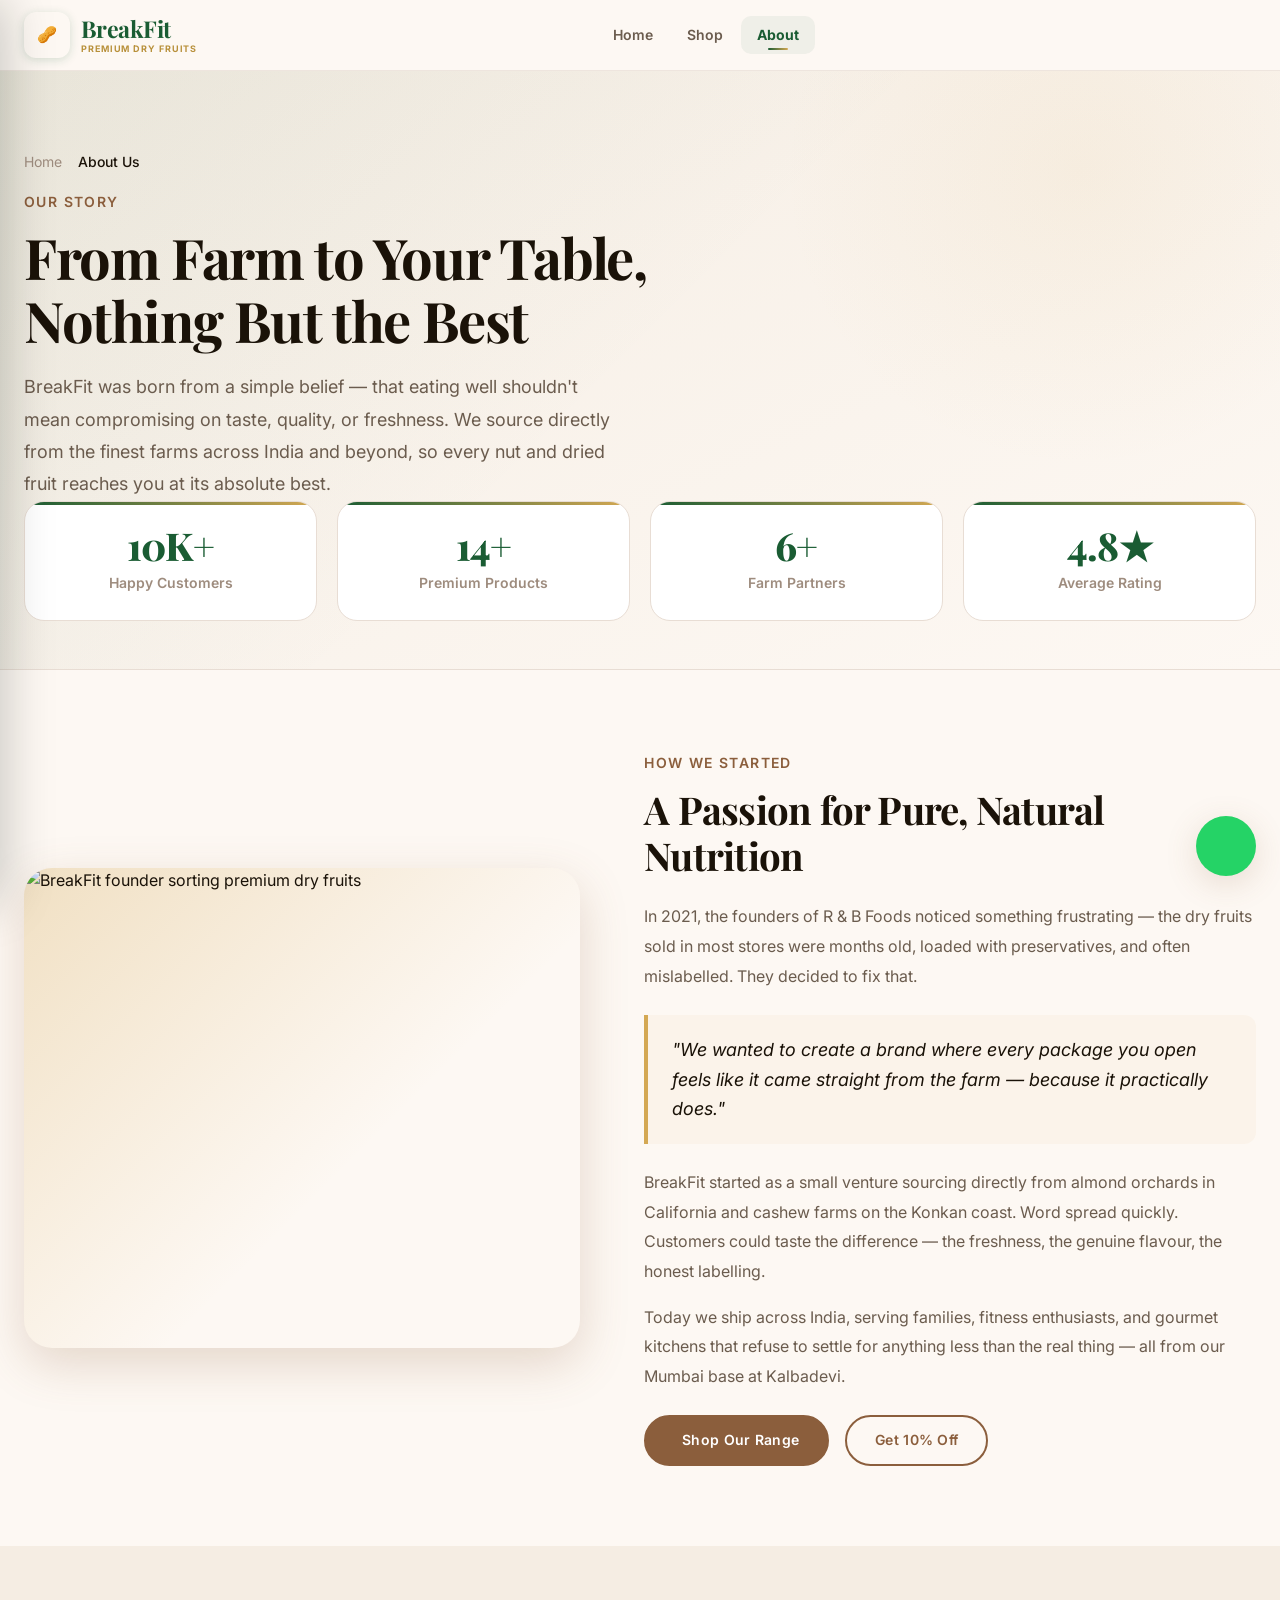
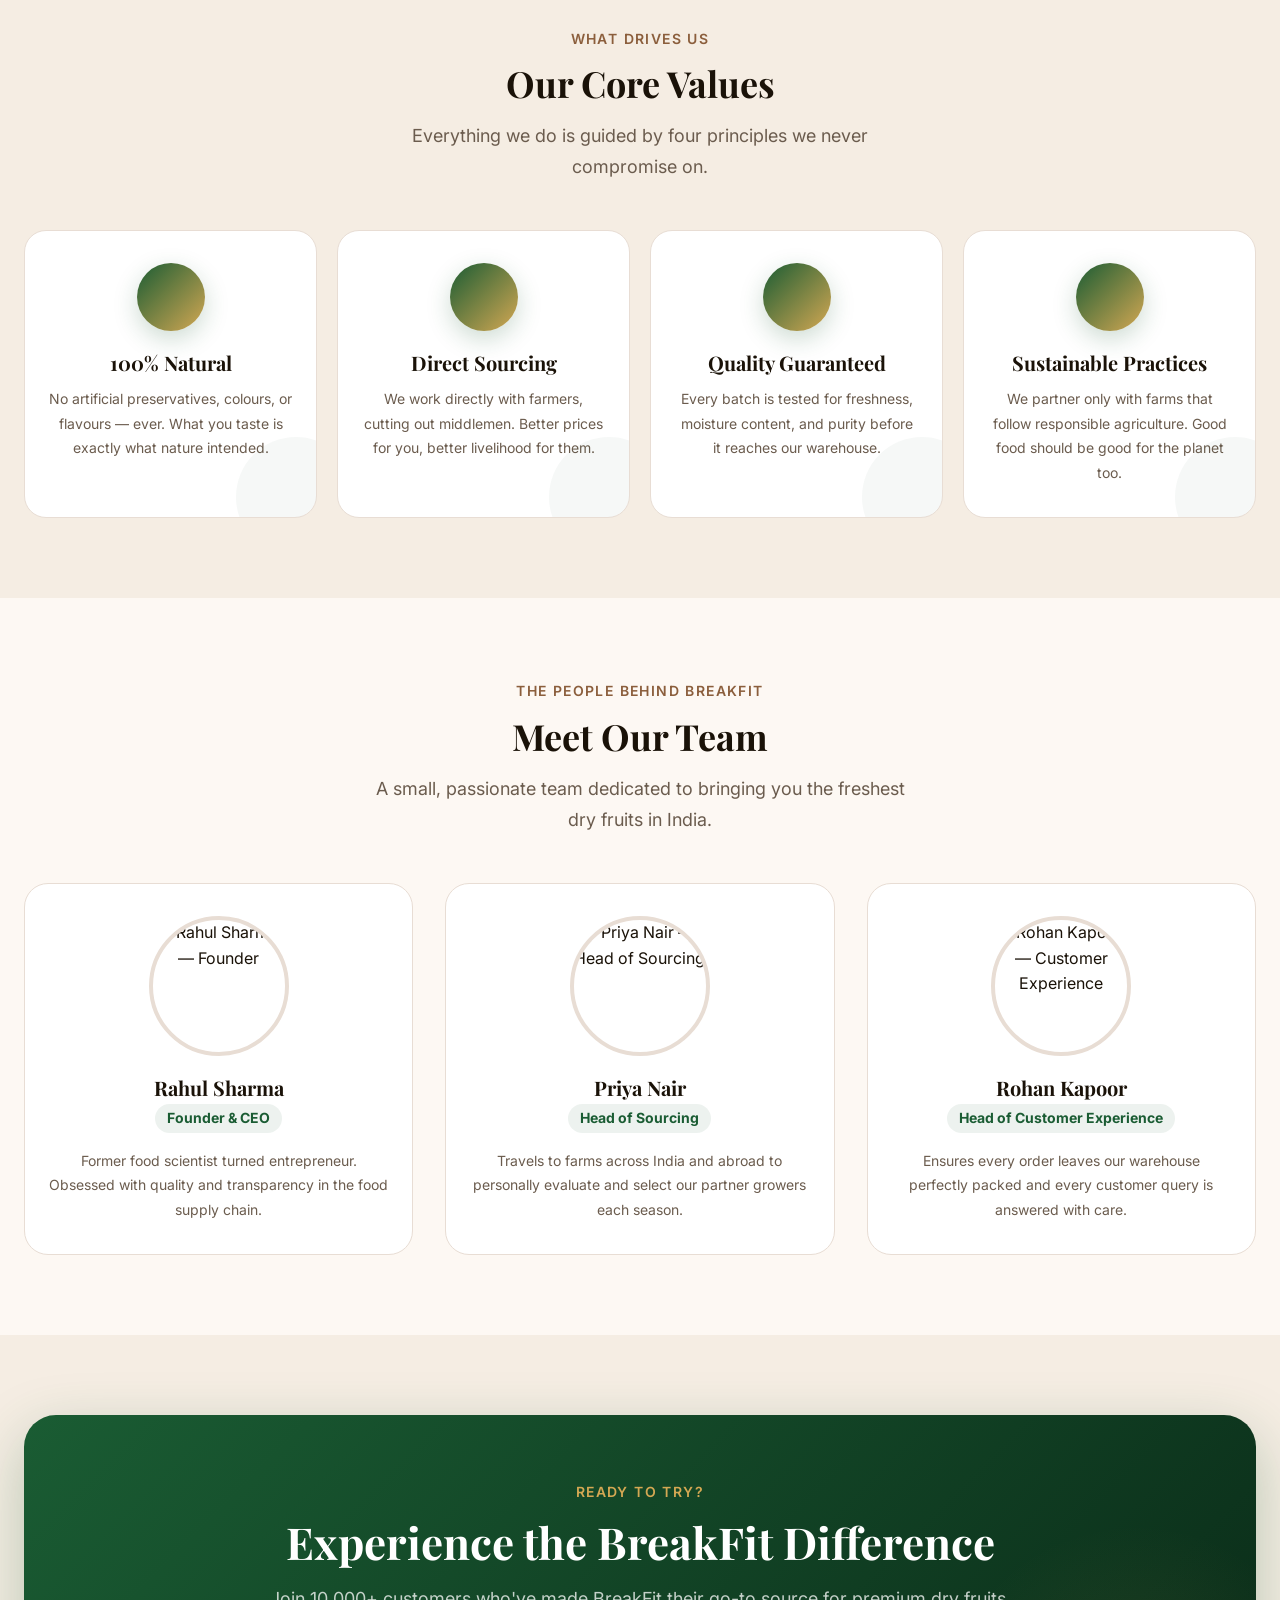
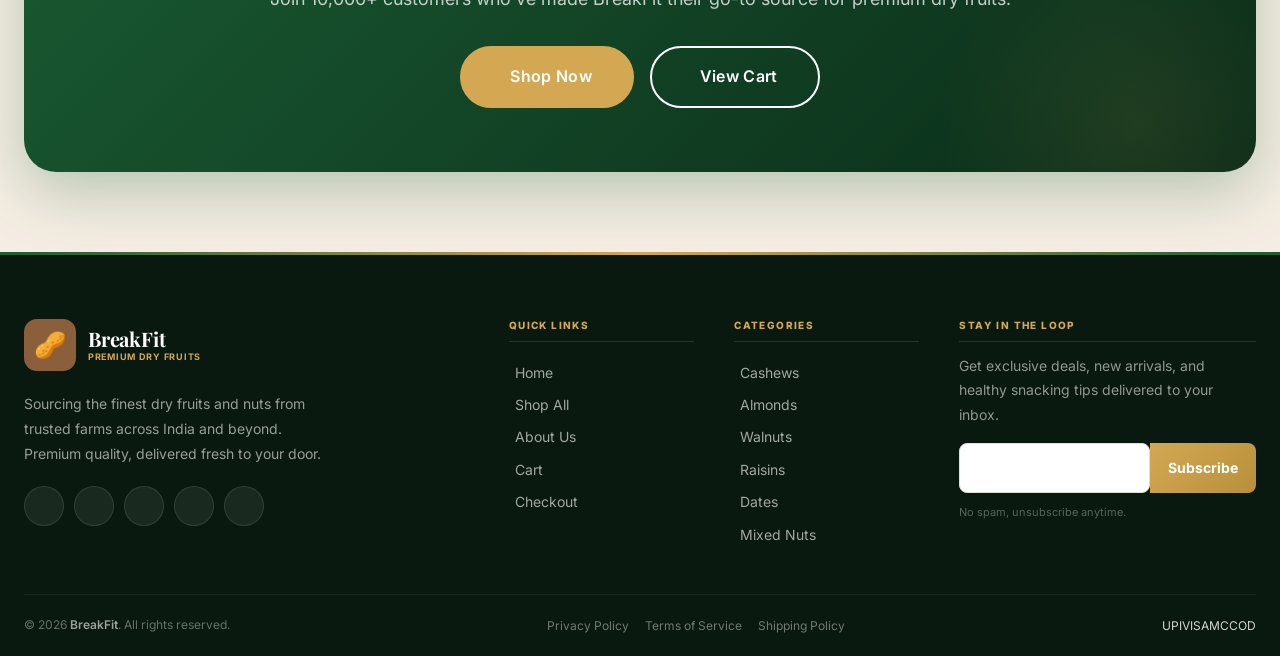
==== commit cc925a59: "feat: complete UI overhaul - professional photography, cinematic hero, premium components" ====
--- a/about.html
+++ b/about.html
@@ -3,10 +3,21 @@
 <head>
   <meta charset="UTF-8">
   <meta name="viewport" content="width=device-width, initial-scale=1.0">
-  <meta name="description" content="About BreakFit — Our story, values, and the team behind India's premium dry fruits brand.">
+  <meta name="description" content="About BreakFit — Our story, values, and the team behind India's premium dry fruits brand. R &amp; B Foods, Mumbai.">
   <title>About Us — BreakFit Premium Dry Fruits</title>
 
+  <!-- Favicon -->
+  <link rel="icon" type="image/svg+xml" href="data:image/svg+xml,%3Csvg xmlns='http://www.w3.org/2000/svg' viewBox='0 0 52 52'%3E%3Crect width='52' height='52' rx='12' fill='%231A5C33'/%3E%3Ctext x='7' y='36' font-family='Georgia,serif' font-size='28' font-weight='700' fill='%23D4A853'%3E3%3C/text%3E%3Ctext x='26' y='36' font-family='Georgia,serif' font-size='24' font-weight='700' fill='%23fff'%3EF%3C/text%3E%3C/svg%3E">
+
+  <!-- OG -->
+  <meta property="og:title" content="About BreakFit — Premium Dry Fruits">
+  <meta property="og:description" content="Our story, values, and the people behind India's most trusted dry fruits brand.">
+  <meta property="og:image" content="https://images.unsplash.com/photo-1508061253366-f7da158b6d46?w=1200&h=630&fit=crop&q=90">
+
+  <link rel="preconnect" href="https://fonts.googleapis.com">
+  <link rel="preconnect" href="https://fonts.gstatic.com" crossorigin>
   <link href="https://cdn.jsdelivr.net/npm/remixicon@4.3.0/fonts/remixicon.css" rel="stylesheet" crossorigin="anonymous">
+
   <link rel="stylesheet" href="css/design-tokens.css">
   <link rel="stylesheet" href="css/base.css">
   <link rel="stylesheet" href="css/components/header.css">
@@ -21,7 +32,7 @@
 
   <main>
 
-    <!-- Hero -->
+    <!-- ── Hero ── -->
     <section class="about-hero">
       <div class="container">
         <nav class="breadcrumb" aria-label="Breadcrumb">
@@ -36,50 +47,59 @@
         </div>
         <div class="about-hero__stats">
           <div class="about-stat" data-animate data-delay="100">
-            <span class="about-stat__number">50,000+</span>
+            <span class="about-stat__number">10K+</span>
             <span class="about-stat__label">Happy Customers</span>
           </div>
           <div class="about-stat" data-animate data-delay="200">
-            <span class="about-stat__number">30+</span>
+            <span class="about-stat__number">14+</span>
             <span class="about-stat__label">Premium Products</span>
           </div>
           <div class="about-stat" data-animate data-delay="300">
-            <span class="about-stat__number">15+</span>
+            <span class="about-stat__number">6+</span>
             <span class="about-stat__label">Farm Partners</span>
           </div>
           <div class="about-stat" data-animate data-delay="400">
-            <span class="about-stat__number">5★</span>
+            <span class="about-stat__number">4.8★</span>
             <span class="about-stat__label">Average Rating</span>
           </div>
         </div>
       </div>
     </section>
 
-    <!-- Brand Story -->
+    <!-- ── Brand Story ── -->
     <section class="section">
       <div class="container">
         <div class="story-grid">
           <div class="story-img" data-animate="fade-left">
-            <img src="https://picsum.photos/seed/about-story/600/500" alt="BreakFit founders" loading="lazy">
+            <img
+              src="https://images.unsplash.com/photo-1556909114-f6e7ad7d3136?w=700&h=480&fit=crop&q=90"
+              alt="BreakFit founder sorting premium dry fruits"
+              loading="lazy"
+              width="700" height="480">
           </div>
           <div class="story-text" data-animate="fade-right">
             <span class="section-label">How We Started</span>
             <h2>A Passion for Pure, Natural Nutrition</h2>
-            <p>In 2019, our founder Arjun Mehta noticed something frustrating — the dry fruits sold in most stores were months old, loaded with preservatives, and often mislabelled. He decided to fix that.</p>
-            <p style="margin-top:var(--space-4)">BreakFit started as a small venture sourcing directly from almond orchards in California and cashew farms in coastal Karnataka. Word spread quickly. Customers could taste the difference — the freshness, the genuine flavour, the honest labelling.</p>
-            <p style="margin-top:var(--space-4)">Today we ship across India, serving families, fitness enthusiasts, and gourmet kitchens that refuse to settle for anything less than the real thing.</p>
-          </div>
-        </div>
-      </div>
-    </section>
-
-    <!-- Values -->
+            <p>In 2021, the founders of R &amp; B Foods noticed something frustrating — the dry fruits sold in most stores were months old, loaded with preservatives, and often mislabelled. They decided to fix that.</p>
+            <blockquote class="story-pull">"We wanted to create a brand where every package you open feels like it came straight from the farm — because it practically does."</blockquote>
+            <p>BreakFit started as a small venture sourcing directly from almond orchards in California and cashew farms on the Konkan coast. Word spread quickly. Customers could taste the difference — the freshness, the genuine flavour, the honest labelling.</p>
+            <p style="margin-top:var(--space-4)">Today we ship across India, serving families, fitness enthusiasts, and gourmet kitchens that refuse to settle for anything less than the real thing — all from our Mumbai base at Kalbadevi.</p>
+            <div style="margin-top:var(--space-6);display:flex;gap:var(--space-4);flex-wrap:wrap">
+              <a href="categories.html" class="btn btn--primary"><i class="ri-store-2-line"></i> Shop Our Range</a>
+              <a href="index.html#home-newsletter-form" class="btn btn--outline">Get 10% Off</a>
+            </div>
+          </div>
+        </div>
+      </div>
+    </section>
+
+    <!-- ── Values ── -->
     <section class="section" style="background:var(--color-bg-alt)">
       <div class="container">
         <div class="section-header" data-animate>
           <span class="section-label">What Drives Us</span>
           <h2 class="section-title">Our Core Values</h2>
-          <p class="section-subtitle">Everything we do is guided by four principles that we never compromise on.</p>
+          <p class="section-subtitle">Everything we do is guided by four principles we never compromise on.</p>
         </div>
         <div class="values-grid">
           <div class="value-card" data-animate>
@@ -106,25 +126,32 @@
       </div>
     </section>
 
-    <!-- Team -->
+    <!-- ── Team ── -->
     <section class="section">
       <div class="container">
         <div class="section-header" data-animate>
           <span class="section-label">The People Behind BreakFit</span>
           <h2 class="section-title">Meet Our Team</h2>
+          <p class="section-subtitle">A small, passionate team dedicated to bringing you the freshest dry fruits in India.</p>
         </div>
         <div class="team-grid">
           <div class="team-card" data-animate>
             <div class="team-card__img">
-              <img src="https://picsum.photos/seed/team1/300/300" alt="Arjun Mehta" loading="lazy">
-            </div>
-            <h3>Arjun Mehta</h3>
+              <img
+                src="https://images.unsplash.com/photo-1472099645785-5658abf4ff4e?w=300&h=300&fit=crop&crop=face&q=90"
+                alt="Rahul Sharma — Founder"
+                loading="lazy" width="140" height="140">
+            </div>
+            <h3>Rahul Sharma</h3>
             <span class="team-card__role">Founder &amp; CEO</span>
             <p>Former food scientist turned entrepreneur. Obsessed with quality and transparency in the food supply chain.</p>
           </div>
           <div class="team-card" data-animate data-delay="150">
             <div class="team-card__img">
-              <img src="https://picsum.photos/seed/team2/300/300" alt="Priya Nair" loading="lazy">
+              <img
+                src="https://images.unsplash.com/photo-1438761681033-6461ffad8d80?w=300&h=300&fit=crop&crop=face&q=90"
+                alt="Priya Nair — Head of Sourcing"
+                loading="lazy" width="140" height="140">
             </div>
             <h3>Priya Nair</h3>
             <span class="team-card__role">Head of Sourcing</span>
@@ -132,7 +159,10 @@
           </div>
           <div class="team-card" data-animate data-delay="300">
             <div class="team-card__img">
-              <img src="https://picsum.photos/seed/team3/300/300" alt="Rohan Kapoor" loading="lazy">
+              <img
+                src="https://images.unsplash.com/photo-1507003211169-0a1dd7228f2d?w=300&h=300&fit=crop&crop=face&q=90"
+                alt="Rohan Kapoor — Customer Experience"
+                loading="lazy" width="140" height="140">
             </div>
             <h3>Rohan Kapoor</h3>
             <span class="team-card__role">Head of Customer Experience</span>
@@ -142,16 +172,16 @@
       </div>
     </section>
 
-    <!-- CTA -->
-    <section class="section about-cta">
+    <!-- ── CTA ── -->
+    <section class="section about-cta" style="background:var(--color-bg-alt)">
       <div class="container">
         <div class="about-cta__box" data-animate>
           <span class="section-label">Ready to Try?</span>
           <h2>Experience the BreakFit Difference</h2>
-          <p>Join 50,000+ customers who have made BreakFit their go-to source for premium dry fruits.</p>
-          <div style="display:flex;gap:var(--space-4);justify-content:center;flex-wrap:wrap;margin-top:var(--space-6)">
-            <a href="categories.html" class="btn btn--primary btn-lg">Shop Now</a>
-            <a href="cart.html" class="btn btn-outline btn-lg">View Cart</a>
+          <p>Join 10,000+ customers who've made BreakFit their go-to source for premium dry fruits.</p>
+          <div style="display:flex;gap:var(--space-4);justify-content:center;flex-wrap:wrap;margin-top:var(--space-8);position:relative;z-index:1">
+            <a href="categories.html" class="btn btn--secondary btn-lg"><i class="ri-store-2-line"></i> Shop Now</a>
+            <a href="cart.html"       class="btn btn-outline-white btn-lg"><i class="ri-shopping-cart-line"></i> View Cart</a>
           </div>
         </div>
       </div>
--- a/css/components/header.css
+++ b/css/components/header.css
@@ -1,60 +1,76 @@
 /* ============================================================
-   BreakFit — css/components/header.css
-   Shared navigation bar styles
-   Requirements: 1.7, 7.2
+   BreakFit — Header Component  (Premium Glass Edition)
    ============================================================ */
 
-/* ------------------------------------------------------------
-   1. SITE HEADER — sticky bar with backdrop blur
-   ------------------------------------------------------------ */
+/* ── 1. Site Header shell ── */
 .site-header {
   position: sticky;
   top: 0;
   z-index: var(--z-sticky);
-  background: var(--color-surface);
-  backdrop-filter: blur(12px);
-  -webkit-backdrop-filter: blur(12px);
-  border-bottom: 1px solid var(--color-border);
-  transition: box-shadow var(--transition-base);
-}
-
-/* Scrolled state — added via JS when window.scrollY > 0 */
+  /* Warm frosted glass */
+  background: rgba(253, 248, 243, 0.92);
+  backdrop-filter: blur(20px) saturate(180%);
+  -webkit-backdrop-filter: blur(20px) saturate(180%);
+  border-bottom: 1px solid rgba(232,221,212,0.7);
+  transition:
+    box-shadow var(--transition-base),
+    background var(--transition-base),
+    border-color var(--transition-base);
+}
+
 .site-header.header--scrolled {
-  box-shadow: var(--shadow-md);
-}
-
-/* Inner flex container — logo | nav | actions */
+  background: rgba(253, 248, 243, 0.97);
+  box-shadow:
+    0 1px 0 rgba(232,221,212,0.8),
+    0 4px 24px rgba(26,92,51,0.08);
+  border-color: rgba(232,221,212,0.9);
+}
+
 .header-inner {
   display: flex;
   align-items: center;
-  height: var(--header-height);          /* 70px (desktop) */
+  height: var(--header-height);      /* 70px */
   max-width: var(--container-max);
   margin: 0 auto;
   padding: 0 var(--space-lg);
   gap: var(--space-lg);
 }
 
-/* ------------------------------------------------------------
-   2. LOGO — left section
-   ------------------------------------------------------------ */
+/* ── 2. Logo ── */
 .site-logo {
   display: flex;
   align-items: center;
-  gap: var(--space-sm);
+  gap: 11px;
   text-decoration: none;
   flex-shrink: 0;
-}
+  transition: opacity var(--transition-fast);
+}
+
+.site-logo:hover { opacity: 0.88; }
 
 .logo-icon {
-  width: 44px;
-  height: 44px;
-  background: linear-gradient(135deg, var(--color-primary) 0%, var(--color-secondary) 100%);
-  border-radius: var(--radius-lg);
-  display: flex;
-  align-items: center;
-  justify-content: center;
-  font-size: 1.4rem;
-  box-shadow: var(--shadow-sm);
+  width: 46px;
+  height: 46px;
+  border-radius: 12px;
+  overflow: hidden;
+  display: flex;
+  align-items: center;
+  justify-content: center;
+  flex-shrink: 0;
+  /* Subtle shadow beneath logo icon */
+  box-shadow: 0 2px 10px rgba(26,92,51,0.18);
+  transition: box-shadow var(--transition-base), transform var(--transition-spring);
+}
+
+.site-logo:hover .logo-icon {
+  box-shadow: 0 4px 18px rgba(26,92,51,0.28);
+  transform: rotate(-3deg) scale(1.05);
+}
+
+.logo-svg {
+  width: 46px;
+  height: 46px;
+  display: block;
 }
 
 .logo-text {
@@ -65,22 +81,24 @@
 
 .logo-name {
   font-family: var(--font-heading);
-  font-size: var(--text-xl);
+  font-size: 1.45rem;
   font-weight: 700;
-  color: var(--color-primary);
-  letter-spacing: -0.02em;
+  color: #1A5C33;
+  letter-spacing: -0.025em;
+  line-height: 1.1;
 }
 
 .logo-tagline {
-  font-size: var(--text-xs);
-  color: var(--color-text-muted);
-  letter-spacing: 0.08em;
+  font-size: 9px;
+  color: #B8903A;
+  letter-spacing: 0.1em;
   text-transform: uppercase;
-}
-
-/* ------------------------------------------------------------
-   3. PRIMARY NAV — centered desktop links
-   ------------------------------------------------------------ */
+  font-weight: 700;
+  white-space: nowrap;
+  margin-top: 2px;
+}
+
+/* ── 3. Primary Nav ── */
 .nav-primary {
   flex: 1;
   display: flex;
@@ -92,26 +110,23 @@
   list-style: none;
   display: flex;
   align-items: center;
-  gap: var(--space-xs);
+  gap: 2px;
   margin: 0;
   padding: 0;
 }
 
-.nav-item {
-  position: relative;
-}
-
-/* Each nav link */
+.nav-item { position: relative; }
+
 .nav-link {
   position: relative;
   display: inline-flex;
   align-items: center;
   gap: var(--space-xs);
-  padding: 0.5rem 0.875rem;
-  border-radius: var(--radius-md);
+  padding: 8px 16px;
+  border-radius: 10px;
   font-size: var(--text-sm);
-  font-weight: 500;
-  color: var(--color-text-primary);
+  font-weight: 600;
+  color: var(--color-text-secondary);
   text-decoration: none;
   background: none;
   border: none;
@@ -120,45 +135,42 @@
   white-space: nowrap;
 }
 
-/* Hover state */
 .nav-link:hover {
-  color: var(--color-primary);
-  background: var(--color-bg-alt, #F5EDE3);
-}
-
-/* Active page indicator — bottom border underline */
+  color: #1A5C33;
+  background: rgba(26,92,51,0.07);
+}
+
 .nav-link.active {
-  color: var(--color-primary);
-}
-
+  color: #1A5C33;
+  font-weight: 700;
+  background: rgba(26,92,51,0.06);
+}
+
+/* Active indicator pill */
 .nav-link.active::after {
   content: '';
   position: absolute;
-  bottom: -2px;
-  left: 0.875rem;
-  right: 0.875rem;
-  height: 2px;
-  background: var(--color-primary);
+  bottom: 4px;
+  left: 50%;
+  transform: translateX(-50%);
+  width: 20px;
+  height: 2.5px;
+  background: linear-gradient(90deg, #1A5C33, #D4A853);
   border-radius: var(--radius-full);
 }
 
-/* ------------------------------------------------------------
-   4. HEADER ACTIONS — right section (search, wishlist, cart)
-   ------------------------------------------------------------ */
+/* ── 4. Header Actions ── */
 .header-actions {
   display: flex;
   align-items: center;
-  gap: var(--space-sm);
-  flex-shrink: 0;
-}
-
-/* Generic icon action button */
+  gap: 6px;
+  flex-shrink: 0;
+}
+
 .action-btn {
   position: relative;
-  width: 40px;
-  height: 40px;
-  min-width: 44px;     /* WCAG 2.1 AA touch target */
-  min-height: 44px;
+  width: 42px;
+  height: 42px;
   display: flex;
   align-items: center;
   justify-content: center;
@@ -166,57 +178,59 @@
   background: transparent;
   border: none;
   cursor: pointer;
-  color: var(--color-text-primary);
+  color: var(--color-text-secondary);
   font-size: 1.25rem;
-  transition: background var(--transition-fast), color var(--transition-fast);
+  transition:
+    background var(--transition-fast),
+    color var(--transition-fast),
+    transform var(--transition-spring);
   text-decoration: none;
 }
 
 .action-btn:hover {
-  background: var(--color-bg-alt, #F5EDE3);
-  color: var(--color-primary);
-}
-
-/* ------------------------------------------------------------
-   5. CART BADGE — small circle top-right of cart icon
-   ------------------------------------------------------------ */
+  background: rgba(26,92,51,0.09);
+  color: #1A5C33;
+  transform: scale(1.1);
+}
+
+/* ── 5. Cart Badge ── */
 .cart-badge {
   position: absolute;
-  top: 2px;
-  right: 2px;
-  width: 18px;
+  top: 3px;
+  right: 3px;
+  min-width: 18px;
   height: 18px;
-  background: var(--color-secondary);
+  background: linear-gradient(135deg, #D4A853, #B8903A);
   color: #fff;
   border-radius: var(--radius-full);
   font-size: 10px;
-  font-weight: 700;
-  display: flex;
-  align-items: center;
-  justify-content: center;
+  font-weight: 800;
+  display: flex;
+  align-items: center;
+  justify-content: center;
+  padding: 0 4px;
   line-height: 1;
   pointer-events: none;
-  transition: transform var(--transition-spring);
-}
-
-/* Bounce animation when count updates */
+  /* White ring separates badge from button */
+  box-shadow: 0 0 0 2px rgba(253,248,243,0.95);
+}
+
 .cart-badge.bump {
-  animation: badge-bump 0.3s cubic-bezier(0.34, 1.56, 0.64, 1);
+  animation: badge-bump 0.42s cubic-bezier(0.34,1.56,0.64,1);
 }
 
 @keyframes badge-bump {
   0%   { transform: scale(1); }
-  50%  { transform: scale(1.5); }
+  40%  { transform: scale(1.65); }
+  70%  { transform: scale(0.88); }
   100% { transform: scale(1); }
 }
 
-/* ------------------------------------------------------------
-   6. HAMBURGER ICON — 3 bars, desktop hidden, mobile visible
-   ------------------------------------------------------------ */
+/* ── 6. Hamburger ── */
 .menu-toggle {
-  display: none;               /* hidden on desktop ≥ 768px */
-  width: 44px;
-  height: 44px;
+  display: none;
+  width: 42px;
+  height: 42px;
   align-items: center;
   justify-content: center;
   border-radius: var(--radius-md);
@@ -225,53 +239,40 @@
   cursor: pointer;
   color: var(--color-text-primary);
   flex-shrink: 0;
-  transition: background var(--transition-fast);
+  transition: background var(--transition-fast), color var(--transition-fast);
 }
 
 .menu-toggle:hover {
-  background: var(--color-bg-alt, #F5EDE3);
-  color: var(--color-primary);
-}
-
-/* Three-bar SVG / icon inside the toggle */
+  background: rgba(26,92,51,0.08);
+  color: #1A5C33;
+}
+
+.hamburger-bars {
+  display: flex;
+  flex-direction: column;
+  gap: 5px;
+}
+
 .hamburger-bar {
   display: block;
   width: 22px;
   height: 2px;
   background: currentColor;
   border-radius: 2px;
-  transition: transform var(--transition-base), opacity var(--transition-fast);
-}
-
-.hamburger-bars {
-  display: flex;
-  flex-direction: column;
-  gap: 5px;
-}
-
-/* When nav-open: morph to × */
-body.nav-open .hamburger-bar:nth-child(1) {
-  transform: translateY(7px) rotate(45deg);
-}
-
-body.nav-open .hamburger-bar:nth-child(2) {
-  opacity: 0;
-  transform: scaleX(0);
-}
-
-body.nav-open .hamburger-bar:nth-child(3) {
-  transform: translateY(-7px) rotate(-45deg);
-}
-
-/* ------------------------------------------------------------
-   7. MOBILE NAV DRAWER — slides in from the left
-   ------------------------------------------------------------ */
-
-/* Backdrop overlay */
+  transition: transform var(--transition-base), opacity var(--transition-fast), width var(--transition-base);
+}
+
+/* Animated X on open */
+body.nav-open .hamburger-bar:nth-child(1) { transform: translateY(7px) rotate(45deg); }
+body.nav-open .hamburger-bar:nth-child(2) { opacity: 0; transform: scaleX(0); }
+body.nav-open .hamburger-bar:nth-child(3) { transform: translateY(-7px) rotate(-45deg); }
+
+/* ── 7. Mobile Drawer ── */
 .nav-overlay {
   position: fixed;
   inset: 0;
-  background: rgba(26, 18, 8, 0.5);
+  background: rgba(5, 18, 8, 0.55);
+  backdrop-filter: blur(6px);
   z-index: calc(var(--z-fixed) - 1);
   opacity: 0;
   visibility: hidden;
@@ -283,40 +284,34 @@
   visibility: visible;
 }
 
-/* Drawer panel */
 .nav-drawer {
   position: fixed;
   top: 0;
   left: 0;
-  width: min(320px, 85vw);
+  width: min(300px, 84vw);
   height: 100%;
-  background: var(--color-surface);
+  background: #fff;
   z-index: var(--z-fixed);
   display: flex;
   flex-direction: column;
-  box-shadow: var(--shadow-xl);
+  box-shadow: 4px 0 48px rgba(5,18,8,0.22);
   overflow-y: auto;
-  /* Slide in/out via translateX */
   transform: translateX(-100%);
-  transition: transform var(--transition-slow);
-}
-
-/* Open state — triggered by body.nav-open */
-body.nav-open .nav-drawer {
-  transform: translateX(0);
-}
-
-/* Drawer header row */
+  transition: transform 0.38s cubic-bezier(0.4,0,0.2,1);
+}
+
+body.nav-open .nav-drawer { transform: translateX(0); }
+
 .nav-drawer__header {
   display: flex;
   align-items: center;
   justify-content: space-between;
-  padding: var(--space-lg) var(--space-lg) var(--space-md);
+  padding: 16px 18px;
   border-bottom: 1px solid var(--color-border);
-  flex-shrink: 0;
-}
-
-/* Close button inside drawer */
+  background: linear-gradient(135deg, rgba(26,92,51,0.04) 0%, rgba(212,168,83,0.04) 100%);
+  flex-shrink: 0;
+}
+
 .nav-drawer__close {
   width: 36px;
   height: 36px;
@@ -324,23 +319,22 @@
   align-items: center;
   justify-content: center;
   border: none;
-  background: var(--color-bg-alt, #F5EDE3);
+  background: rgba(26,92,51,0.08);
   border-radius: var(--radius-full);
   cursor: pointer;
-  font-size: 1.2rem;
-  color: var(--color-text-primary);
-  transition: background var(--transition-fast), color var(--transition-fast);
+  font-size: 1.1rem;
+  color: #1A5C33;
+  transition: background var(--transition-fast), transform var(--transition-spring);
 }
 
 .nav-drawer__close:hover {
-  background: var(--color-border);
-  color: var(--color-primary);
-}
-
-/* Drawer body / link list */
+  background: rgba(26,92,51,0.16);
+  transform: rotate(90deg);
+}
+
 .nav-drawer__body {
   flex: 1;
-  padding: var(--space-md);
+  padding: 10px;
   overflow-y: auto;
 }
 
@@ -350,100 +344,101 @@
   padding: 0;
 }
 
-/* Drawer nav links */
 .nav-drawer__link {
   display: flex;
   align-items: center;
-  gap: var(--space-md);
-  padding: 0.875rem var(--space-md);
+  gap: 14px;
+  padding: 13px 16px;
   border-radius: var(--radius-lg);
   font-weight: 600;
-  font-size: var(--text-base);
-  color: var(--color-text-primary);
+  font-size: 0.975rem;
+  color: var(--color-text-secondary);
   text-decoration: none;
-  min-height: 44px;    /* touch target */
-  transition: background var(--transition-fast), color var(--transition-fast);
-}
-
-.nav-drawer__link:hover,
+  min-height: 50px;
+  transition: background var(--transition-fast), color var(--transition-fast), transform var(--transition-fast);
+}
+
+.nav-drawer__link:hover {
+  background: rgba(26,92,51,0.07);
+  color: #1A5C33;
+  transform: translateX(4px);
+}
+
 .nav-drawer__link.active {
-  background: var(--color-bg-alt, #F5EDE3);
-  color: var(--color-primary);
+  background: linear-gradient(135deg, rgba(26,92,51,0.09), rgba(212,168,83,0.07));
+  color: #1A5C33;
 }
 
 .nav-drawer__link i {
-  font-size: 1.1rem;
-  width: 24px;
+  font-size: 1.2rem;
+  width: 26px;
   text-align: center;
-  color: var(--color-primary);
-  flex-shrink: 0;
-}
-
-/* Divider between link groups */
+  color: #1A5C33;
+  flex-shrink: 0;
+}
+
 .nav-drawer__divider {
   height: 1px;
   background: var(--color-border);
-  margin: var(--space-sm) 0;
-}
-
-/* Drawer footer */
+  margin: 6px 0;
+}
+
+.drawer-cart-count {
+  margin-left: auto;
+  background: linear-gradient(135deg, #D4A853, #B8903A);
+  color: #fff;
+  border-radius: var(--radius-full);
+  font-size: 11px;
+  font-weight: 800;
+  padding: 3px 9px;
+  display: inline-flex;
+  align-items: center;
+}
+
 .nav-drawer__footer {
-  padding: var(--space-lg);
+  padding: 14px 18px;
   border-top: 1px solid var(--color-border);
-  font-size: var(--text-sm);
+  flex-shrink: 0;
+  background: linear-gradient(135deg, rgba(26,92,51,0.03), rgba(212,168,83,0.03));
+}
+
+.drawer-brand {
+  font-size: 12px;
   color: var(--color-text-muted);
   text-align: center;
-  flex-shrink: 0;
-}
-
-/* Prevent body scroll when drawer is open */
-body.nav-open {
-  overflow: hidden;
-}
-
-/* ------------------------------------------------------------
-   8. RESPONSIVE BREAKPOINTS
-   ------------------------------------------------------------ */
-
-/* Tablet / below 1024px — hide desktop nav, show hamburger */
+  margin-bottom: 5px;
+}
+
+.drawer-brand strong { color: #1A5C33; }
+
+.drawer-contact {
+  font-size: 11px;
+  color: var(--color-text-muted);
+  text-align: center;
+  line-height: 1.6;
+}
+
+body.nav-open { overflow: hidden; }
+
+/* ── 8. Responsive ── */
 @media (max-width: 1024px) {
-  .nav-primary {
-    display: none;
-  }
-
-  .menu-toggle {
-    display: flex;
-  }
-
-  .header-inner {
-    height: var(--header-height-mobile);   /* 60px */
-  }
-}
-
-/* Mobile — below 768px (core mobile breakpoint per Req 7.2) */
+  .nav-primary { display: none; }
+  .menu-toggle { display: flex; }
+  .header-inner { height: var(--header-height-mobile); }
+}
+
 @media (max-width: 768px) {
-  .nav-primary {
-    display: none;
-  }
-
-  .menu-toggle {
-    display: flex;
-  }
-
-  .header-inner {
-    height: var(--header-height-mobile);
-    padding: 0 var(--space-md);
-  }
-
-  /* Hide extra action buttons; keep cart + search */
-  .header-actions .action-btn:not(.action-btn--cart):not(.action-btn--search) {
-    display: none;
-  }
-}
-
-/* Narrow phones — below 480px */
+  .header-inner { padding: 0 16px; gap: 8px; }
+  .logo-icon { width: 40px; height: 40px; }
+  .logo-svg  { width: 40px; height: 40px; }
+  .logo-name { font-size: 1.25rem; }
+  .logo-tagline { font-size: 8px; }
+}
+
 @media (max-width: 480px) {
-  .logo-tagline {
-    display: none;
-  }
-}
+  .header-inner { padding: 0 12px; }
+  .logo-tagline { display: none; }
+  .logo-name { font-size: 1.2rem; }
+  .logo-icon { width: 38px; height: 38px; }
+  .logo-svg  { width: 38px; height: 38px; }
+}
--- a/css/components/footer.css
+++ b/css/components/footer.css
@@ -1,443 +1,404 @@
-/* ============================================
-   FOOTER COMPONENT
-   Shared footer styles for all pages
-   ============================================ */
-
-/* ── Outer wrapper ── */
+/* ============================================================
+   BreakFit Footer — Professional Dark Edition
+   ============================================================ */
+
 .site-footer {
-  background: var(--color-text-primary);   /* #1A1208 — dark */
-  color: rgba(255, 255, 255, 0.65);
+  background: #091910;
+  color: rgba(255,255,255,0.82);
   padding-top: var(--space-16);
-}
-
-/* ============================================
-   FOOTER TOP — 4-column grid
-   Col 1: Brand/logo + tagline + social icons
-   Col 2: Quick Links
-   Col 3: Categories
-   Col 4: Newsletter
-   ============================================ */
-
+  border-top: 3px solid transparent;
+  border-image: linear-gradient(90deg, #1A5C33, #D4A853, #1A5C33) 1;
+}
+
+/* ── Footer Top Grid ── */
 .footer-top {
   display: grid;
-  grid-template-columns: 2fr 1fr 1fr 1.4fr;
+  grid-template-columns: 2.4fr 1fr 1fr 1.6fr;
   gap: var(--space-10);
   padding-bottom: var(--space-12);
-  border-bottom: 1px solid rgba(255, 255, 255, 0.1);
-}
-
-/* ── Brand column ── */
+  border-bottom: 1px solid rgba(255,255,255,0.07);
+}
+
+/* ── Brand Column ── */
 .footer-brand {
   display: flex;
   flex-direction: column;
+  gap: 0;
 }
 
 .footer-logo {
   display: flex;
   align-items: center;
-  gap: var(--space-3);
+  gap: 12px;
   text-decoration: none;
-  margin-bottom: var(--space-4);
-}
-
-/* Placeholder SVG logo mark */
-.footer-logo-svg {
-  width: 40px;
-  height: 40px;
-  flex-shrink: 0;
-}
+  margin-bottom: var(--space-5);
+  width: fit-content;
+  transition: opacity var(--transition-fast);
+}
+
+.footer-logo:hover { opacity: 0.82; }
+
+.footer-logo-svg { width: 52px; height: 52px; flex-shrink: 0; }
 
 .footer-logo-text {
   display: flex;
   flex-direction: column;
-  line-height: 1;
+  line-height: 1.1;
 }
 
 .footer-logo-name {
   font-family: var(--font-heading);
   font-size: var(--text-xl);
   font-weight: 700;
-  color: #ffffff;
-  letter-spacing: 0.01em;
+  color: #fff;
+  letter-spacing: -0.01em;
 }
 
 .footer-logo-tagline {
-  font-size: var(--text-xs);
-  color: rgba(255, 255, 255, 0.45);
-  letter-spacing: 0.06em;
+  font-size: 9px;
+  color: #D4A853;
+  letter-spacing: 0.08em;
   text-transform: uppercase;
   margin-top: 2px;
+  font-weight: 700;
 }
 
 .footer-brand-desc {
   font-size: var(--text-sm);
-  color: rgba(255, 255, 255, 0.55);
-  line-height: var(--leading-relaxed);
-  max-width: 280px;
-  margin: 0 0 var(--space-5);
-}
-
-/* ── Social icons row ── */
+  color: rgba(255,255,255,0.58);
+  line-height: 1.8;
+  max-width: 300px;
+  margin-bottom: var(--space-5);
+}
+
+/* Contact mini links */
+.footer-contact-mini {
+  display: flex;
+  flex-direction: column;
+  gap: 8px;
+  margin-bottom: var(--space-5);
+}
+
+.footer-contact-link {
+  display: inline-flex;
+  align-items: center;
+  gap: 8px;
+  font-size: var(--text-sm);
+  color: rgba(255,255,255,0.68);
+  text-decoration: none;
+  transition: color var(--transition-fast);
+}
+
+.footer-contact-link:hover { color: #D4A853; }
+.footer-contact-link i { color: #D4A853; font-size: 0.9rem; flex-shrink: 0; }
+
+/* Social buttons */
 .footer-social {
   display: flex;
-  align-items: center;
-  gap: var(--space-3);
+  gap: 10px;
+  margin-bottom: var(--space-5);
+  flex-wrap: wrap;
+}
+
+.social-btn {
+  width: 40px;
+  height: 40px;
+  border-radius: var(--radius-full);
+  background: rgba(255,255,255,0.07);
+  border: 1px solid rgba(255,255,255,0.10);
+  display: inline-flex;
+  align-items: center;
+  justify-content: center;
+  color: rgba(255,255,255,0.70);
+  font-size: 1.05rem;
+  text-decoration: none;
+  transition: background var(--transition-fast), color var(--transition-fast), transform var(--transition-spring);
+  flex-shrink: 0;
+}
+
+.social-btn:hover {
+  color: #fff;
+  transform: translateY(-3px);
+}
+
+.social-btn--instagram:hover { background: linear-gradient(135deg, #f09433 0%, #e6683c 25%, #dc2743 50%, #cc2366 75%, #bc1888 100%); border-color: transparent; }
+.social-btn--facebook:hover  { background: #1877f2; border-color: transparent; }
+.social-btn--whatsapp:hover  { background: #25D366; border-color: transparent; }
+.social-btn--youtube:hover   { background: #ff0000; border-color: transparent; }
+
+/* FSSAI badge */
+.footer-fssai {
+  display: flex;
+  align-items: center;
+  gap: 12px;
+  padding: 12px 16px;
+  background: rgba(255,255,255,0.04);
+  border: 1px solid rgba(255,255,255,0.08);
+  border-radius: 14px;
   margin-top: auto;
 }
 
-.social-btn {
-  display: inline-flex;
+.fssai-badge-footer {
+  width: 54px;
+  height: 54px;
+  background: linear-gradient(135deg, #FF6600, #FF9900);
+  border-radius: 10px;
+  display: flex;
+  flex-direction: column;
   align-items: center;
   justify-content: center;
-  width: 38px;
-  height: 38px;
-  border-radius: var(--radius-full);   /* circle */
-  background: rgba(255, 255, 255, 0.1);
-  color: rgba(255, 255, 255, 0.8);
-  font-size: 1rem;
-  text-decoration: none;
-  transition:
-    background var(--transition-fast),
-    color var(--transition-fast),
-    transform var(--transition-fast);
   flex-shrink: 0;
-}
-
-.social-btn:hover,
-.social-btn:focus-visible {
-  background: var(--color-primary);
-  color: #ffffff;
-  transform: translateY(-2px);
-  outline: none;
-}
-
-/* Per-brand accent colours on hover (optional enhancement) */
-.social-btn--instagram:hover { background: #e1306c; }
-.social-btn--facebook:hover  { background: #1877f2; }
-.social-btn--twitter:hover   { background: #1da1f2; }
-.social-btn--youtube:hover   { background: #ff0000; }
-.social-btn--whatsapp:hover  { background: var(--color-whatsapp); }
-
-/* ── Link columns (Quick Links, Categories) ── */
+  gap: 1px;
+  box-shadow: 0 4px 12px rgba(255,102,0,0.25);
+}
+
+.fssai-f { font-size: 13px; font-weight: 900; color: #fff; letter-spacing: 0.5px; line-height: 1; }
+.fssai-l { font-size: 7px; color: rgba(255,255,255,0.85); text-transform: uppercase; letter-spacing: 0.06em; font-weight: 600; }
+
+.fssai-note { font-size: 11px; color: rgba(255,255,255,0.45); line-height: 1.6; margin: 0; }
+
+/* ── Link Columns ── */
 .footer-col h4 {
   font-family: var(--font-body);
-  font-size: var(--text-xs);
-  font-weight: 700;
-  color: #ffffff;
-  letter-spacing: 0.1em;
+  font-size: 10px;
+  font-weight: 800;
+  color: #D4A853;
+  letter-spacing: 0.14em;
   text-transform: uppercase;
   margin-bottom: var(--space-5);
+  padding-bottom: 10px;
+  border-bottom: 1px solid rgba(212,168,83,0.18);
 }
 
 .footer-links {
   display: flex;
   flex-direction: column;
-  gap: var(--space-3);
+  gap: 10px;
   list-style: none;
   padding: 0;
   margin: 0;
 }
 
-.footer-links li {
-  display: flex;
-  align-items: center;
-}
+.footer-links li { display: flex; align-items: center; }
 
 .footer-link {
   display: inline-flex;
   align-items: center;
-  gap: var(--space-2);
-  font-size: var(--text-sm);
-  color: rgba(255, 255, 255, 0.6);
+  gap: 6px;
+  font-size: var(--text-sm);
+  color: rgba(255,255,255,0.62);
   text-decoration: none;
   transition: color var(--transition-fast), gap var(--transition-fast);
 }
 
 .footer-link i {
-  font-size: 0.75rem;
-  opacity: 0;
-  transition: opacity var(--transition-fast), transform var(--transition-fast);
+  font-size: 0.8rem;
+  color: rgba(212,168,83,0);
+  transition: color var(--transition-fast), transform var(--transition-fast);
   transform: translateX(-4px);
 }
 
-.footer-link:hover,
-.footer-link:focus-visible {
-  color: var(--color-secondary);  /* golden amber */
-  gap: var(--space-3);
-  outline: none;
-}
-
-.footer-link:hover i,
-.footer-link:focus-visible i {
-  opacity: 1;
-  transform: translateX(0);
-}
-
-/* ── Newsletter column ── */
-.footer-col--newsletter h4 {
-  margin-bottom: var(--space-3);
-}
+.footer-link:hover { color: #D4A853; gap: 10px; }
+.footer-link:hover i { color: #D4A853; transform: translateX(0); }
+
+/* ── Newsletter Column ── */
+.footer-col--newsletter h4 { margin-bottom: var(--space-3); }
 
 .footer-newsletter-desc {
   font-size: var(--text-sm);
-  color: rgba(255, 255, 255, 0.55);
-  line-height: var(--leading-relaxed);
+  color: rgba(255,255,255,0.55);
+  line-height: 1.75;
   margin-bottom: var(--space-4);
 }
 
-/* Inline email + subscribe form */
 .footer-newsletter-form {
   display: flex;
-  gap: 0;                 /* joined/inline look */
+  gap: 0;
   width: 100%;
 }
 
 .footer-newsletter-input {
   flex: 1;
-  min-width: 0;           /* prevent overflow in flex */
-  padding: var(--space-3) var(--space-4);
-  background: rgba(255, 255, 255, 0.08);
-  border: 1px solid rgba(255, 255, 255, 0.15);
+  min-width: 0;
+  padding: 12px 16px;
+  background: rgba(255,255,255,0.07);
+  border: 1px solid rgba(255,255,255,0.12);
   border-right: none;
   border-radius: var(--radius-md) 0 0 var(--radius-md);
-  font-family: var(--font-body);
-  font-size: var(--text-sm);
-  color: #ffffff;
+  font-size: var(--text-sm);
+  color: #fff;
   outline: none;
-  transition:
-    border-color var(--transition-fast),
-    background var(--transition-fast),
-    box-shadow var(--transition-fast);
-}
-
-.footer-newsletter-input::placeholder {
-  color: rgba(255, 255, 255, 0.35);
-}
-
-.footer-newsletter-input:focus {
-  background: rgba(255, 255, 255, 0.12);
-  border-color: var(--color-secondary);
-  box-shadow: 0 0 0 3px rgba(212, 168, 83, 0.18);
-}
+  transition: border-color var(--transition-fast), background var(--transition-fast);
+}
+
+.footer-newsletter-input::placeholder { color: rgba(255,255,255,0.28); }
+.footer-newsletter-input:focus { background: rgba(255,255,255,0.10); border-color: #D4A853; }
 
 .footer-newsletter-btn {
-  padding: var(--space-3) var(--space-5);
-  background: var(--color-primary);
-  border: 1px solid var(--color-primary);
+  padding: 12px 18px;
+  background: linear-gradient(135deg, #D4A853, #B8903A);
+  border: none;
   border-radius: 0 var(--radius-md) var(--radius-md) 0;
-  font-family: var(--font-body);
-  font-size: var(--text-sm);
-  font-weight: 600;
-  color: #ffffff;
+  font-size: var(--text-sm);
+  font-weight: 700;
+  color: #fff;
   cursor: pointer;
   white-space: nowrap;
-  transition:
-    background var(--transition-fast),
-    border-color var(--transition-fast);
-}
-
-.footer-newsletter-btn:hover,
-.footer-newsletter-btn:focus-visible {
-  background: var(--color-primary-dark);
-  border-color: var(--color-primary-dark);
-  outline: none;
-}
+  transition: opacity var(--transition-fast), transform var(--transition-fast);
+}
+
+.footer-newsletter-btn:hover { opacity: 0.88; transform: translateX(1px); }
 
 .footer-newsletter-note {
-  margin-top: var(--space-3);
-  font-size: var(--text-xs);
-  color: rgba(255, 255, 255, 0.35);
-}
-
-/* ============================================
-   FOOTER BOTTOM BAR
-   ============================================ */
-
+  margin-top: 10px;
+  font-size: 11px;
+  color: rgba(255,255,255,0.32);
+  display: flex;
+  align-items: center;
+  gap: 5px;
+}
+
+/* ── Payment logos ── */
+.footer-gateway-title {
+  font-size: 10px;
+  font-weight: 700;
+  color: rgba(255,255,255,0.35);
+  text-transform: uppercase;
+  letter-spacing: 0.12em;
+  margin-top: var(--space-5);
+  margin-bottom: 10px;
+}
+
+.footer-payment-logos {
+  display: flex;
+  flex-wrap: wrap;
+  gap: 8px;
+  align-items: center;
+}
+
+.pay-logo {
+  height: 28px;
+  padding: 0 10px;
+  background: rgba(255,255,255,0.90);
+  border-radius: 7px;
+  display: inline-flex;
+  align-items: center;
+  justify-content: center;
+  font-size: 11px;
+  font-weight: 800;
+  gap: 4px;
+  letter-spacing: 0.02em;
+  white-space: nowrap;
+  color: #111;
+  transition: transform var(--transition-fast), background var(--transition-fast), box-shadow var(--transition-fast);
+}
+
+.pay-logo:hover {
+  transform: scale(1.08) translateY(-1px);
+  background: #fff;
+  box-shadow: 0 4px 12px rgba(0,0,0,0.18);
+}
+
+/* Individual logo styles */
+.pay-logo--upi    { background: rgba(43,108,176,0.12); color: #78b4ff; border: 1px solid rgba(43,108,176,0.25); font-weight: 900; }
+.pay-logo--gpay   { color: #1a73e8; }
+.pay-logo--gpay i { font-size: 12px; color: #4285f4; }
+.pay-logo--phonepe{ color: #5f259f; font-size: 10px; font-weight: 900; }
+.pay-logo--paytm  { color: #00BAF2; font-size: 10px; font-weight: 900; }
+.pay-logo--visa   { color: #1A1F71; font-style: italic; font-size: 13px; font-weight: 900; letter-spacing: -0.5px; }
+/* Mastercard overlapping circles */
+.pay-logo--mc {
+  background: transparent;
+  border: none;
+  padding: 0;
+  width: 36px;
+  height: 22px;
+  position: relative;
+  overflow: visible;
+}
+.pay-logo--mc::before,
+.pay-logo--mc::after {
+  content: '';
+  position: absolute;
+  top: 0;
+  width: 22px;
+  height: 22px;
+  border-radius: 50%;
+}
+.pay-logo--mc::before { background: rgba(235,0,27,0.88); left: 0; }
+.pay-logo--mc::after  { background: rgba(255,94,0,0.88); left: 10px; mix-blend-mode: multiply; }
+.pay-logo--mc:hover { background: transparent; box-shadow: none; }
+.pay-logo--cod { background: rgba(26,92,51,0.14); color: #4ADE80; border: 1px solid rgba(74,222,128,0.25); font-size: 11px; }
+.pay-logo--cod i { color: #4ADE80; }
+
+/* ── Footer Bottom ── */
 .footer-bottom {
   display: flex;
   align-items: center;
   justify-content: space-between;
   flex-wrap: wrap;
+  gap: var(--space-3);
+  padding: var(--space-5) 0;
+  font-size: var(--text-xs);
+}
+
+.footer-copyright { color: rgba(255,255,255,0.38); }
+.footer-copyright strong { color: rgba(255,255,255,0.60); font-weight: 600; }
+
+.footer-bottom-links {
+  display: flex;
+  align-items: center;
   gap: var(--space-4);
-  padding: var(--space-5) 0;
-  border-top: 1px solid rgba(255, 255, 255, 0.08);
-  font-size: var(--text-xs);
-}
-
-.footer-copyright {
-  color: rgba(255, 255, 255, 0.38);
-}
-
-.footer-copyright strong {
-  color: rgba(255, 255, 255, 0.6);
-  font-weight: 600;
-}
-
-.footer-bottom-links {
-  display: flex;
-  align-items: center;
-  gap: var(--space-5);
   list-style: none;
   padding: 0;
   margin: 0;
+  flex-wrap: wrap;
 }
 
 .footer-bottom-links a {
-  color: rgba(255, 255, 255, 0.45);
+  color: rgba(255,255,255,0.42);
   text-decoration: none;
   transition: color var(--transition-fast);
 }
 
-.footer-bottom-links a:hover,
-.footer-bottom-links a:focus-visible {
-  color: var(--color-secondary);
-  outline: none;
-}
-
-/* Payment method icons */
-.footer-payments {
-  display: flex;
-  align-items: center;
-  gap: var(--space-2);
-}
-
-.payment-icon {
-  display: inline-flex;
-  align-items: center;
-  justify-content: center;
-  height: 22px;
-  padding: 2px 6px;
-  background: rgba(255, 255, 255, 0.88);
-  border-radius: var(--radius-sm);
-  font-size: 10px;
-  font-weight: 700;
-  color: var(--color-text-primary);
-  letter-spacing: 0.02em;
-  white-space: nowrap;
-}
-
-/* ============================================
-   CONTACT INFO (optional within a footer col)
-   ============================================ */
-
-.footer-contact-list {
-  display: flex;
-  flex-direction: column;
-  gap: var(--space-3);
-  padding: 0;
+.footer-bottom-links a:hover { color: #D4A853; }
+
+.footer-address {
+  font-size: 11px;
+  color: rgba(255,255,255,0.32);
+  display: flex;
+  align-items: center;
+  gap: 5px;
   margin: 0;
-  list-style: none;
-}
-
-.footer-contact-item {
-  display: flex;
-  align-items: flex-start;
-  gap: var(--space-3);
-  font-size: var(--text-sm);
-  color: rgba(255, 255, 255, 0.6);
-}
-
-.footer-contact-item i {
-  color: var(--color-secondary);
-  font-size: 1rem;
-  margin-top: 2px;
-  flex-shrink: 0;
-}
-
-/* ============================================
-   RESPONSIVE BREAKPOINTS
-   ============================================ */
-
-/* Tablet — 2 columns */
-@media (max-width: 1024px) {
-  .footer-top {
-    grid-template-columns: 1fr 1fr;
-    gap: var(--space-8);
-  }
-
-  /* Brand + newsletter on first row, links on second */
-  .footer-brand {
-    grid-column: 1 / 2;
-  }
-
-  .footer-col--newsletter {
-    grid-column: 2 / 3;
-  }
+}
+
+.footer-address i { color: #D4A853; }
+
+/* ── Responsive ── */
+@media (max-width: 1100px) {
+  .footer-top { grid-template-columns: 1.8fr 1fr 1fr 1.4fr; gap: var(--space-8); }
+}
+
+@media (max-width: 900px) {
+  .footer-top { grid-template-columns: 1fr 1fr; gap: var(--space-8); }
+  .footer-brand { grid-column: 1 / -1; }
+  .footer-brand-desc { max-width: none; }
+  .footer-col--newsletter { grid-column: 1 / -1; }
+  .footer-newsletter-form { max-width: 440px; }
 }
 
 @media (max-width: 768px) {
-  .footer-top {
-    grid-template-columns: 1fr 1fr;
-    gap: var(--space-6);
-  }
-
-  .footer-brand {
-    grid-column: 1 / -1;   /* full width on tablet portrait */
-  }
-
-  .footer-brand-desc {
-    max-width: none;
-  }
-
-  .footer-col--newsletter {
-    grid-column: 1 / -1;
-  }
-
-  .footer-newsletter-form {
-    max-width: 420px;
-  }
-
-  .footer-bottom {
-    flex-direction: column;
-    align-items: center;
-    text-align: center;
-    gap: var(--space-3);
-  }
-
-  .footer-bottom-links {
-    flex-wrap: wrap;
-    justify-content: center;
-    gap: var(--space-4);
-  }
-}
-
-/* Mobile — single column */
+  .footer-bottom { flex-direction: column; align-items: center; text-align: center; gap: var(--space-2); }
+  .footer-bottom-links { justify-content: center; }
+}
+
 @media (max-width: 480px) {
-  .site-footer {
-    padding-top: var(--space-12);
-  }
-
-  .footer-top {
-    grid-template-columns: 1fr;
-    gap: var(--space-6);
-  }
-
-  /* All columns go full-width */
-  .footer-brand,
-  .footer-col,
-  .footer-col--newsletter {
-    grid-column: 1 / -1;
-  }
-
-  .footer-newsletter-form {
-    flex-direction: column;
-    max-width: none;
-    gap: var(--space-3);
-  }
-
-  .footer-newsletter-input {
-    border-right: 1px solid rgba(255, 255, 255, 0.15);
-    border-radius: var(--radius-md);
-  }
-
-  .footer-newsletter-btn {
-    border-radius: var(--radius-md);
-    text-align: center;
-    width: 100%;
-  }
-
-  .footer-payments {
-    flex-wrap: wrap;
-    justify-content: center;
-  }
-}
+  .site-footer { padding-top: var(--space-10); }
+  .footer-top { grid-template-columns: 1fr; gap: var(--space-6); }
+  .footer-brand, .footer-col, .footer-col--newsletter { grid-column: 1; }
+  .footer-newsletter-form { flex-direction: column; max-width: none; }
+  .footer-newsletter-input { border-right: 1px solid rgba(255,255,255,0.12); border-radius: var(--radius-md); }
+  .footer-newsletter-btn { border-radius: var(--radius-md); width: 100%; }
+  .footer-payment-logos { gap: 6px; }
+  .footer-social { flex-wrap: wrap; }
+}
--- a/css/pages/about.css
+++ b/css/pages/about.css
@@ -1,52 +1,360 @@
-/* about.css */
-.about-hero { background: linear-gradient(135deg, var(--color-bg-alt) 0%, var(--color-bg) 100%); padding-block: var(--space-16); border-bottom: 1px solid var(--color-border); }
-.about-hero__content { max-width: 680px; margin-bottom: var(--space-12); }
-.about-hero__content h1 { font-size: var(--text-5xl); margin-bottom: var(--space-5); }
-.about-hero__content p { font-size: var(--text-lg); color: var(--color-text-secondary); line-height: 1.8; }
-.about-hero__stats { display: grid; grid-template-columns: repeat(4, 1fr); gap: var(--space-6); }
-.about-stat { text-align: center; padding: var(--space-6); background: var(--color-surface); border-radius: var(--radius-xl); border: 1px solid var(--color-border); }
-.about-stat__number { display: block; font-family: var(--font-heading); font-size: var(--text-4xl); font-weight: 700; color: var(--color-primary); line-height: 1; margin-bottom: var(--space-2); }
-.about-stat__label { font-size: var(--text-sm); color: var(--color-text-muted); font-weight: 600; }
-
-.story-grid { display: grid; grid-template-columns: 1fr 1fr; gap: var(--space-16); align-items: center; }
-.story-img { border-radius: var(--radius-2xl); overflow: hidden; box-shadow: var(--shadow-xl); }
-.story-img img { width: 100%; height: 100%; object-fit: cover; }
-.story-text h2 { font-size: var(--text-4xl); margin-bottom: var(--space-6); }
-.story-text p { color: var(--color-text-secondary); line-height: 1.8; }
-
-.values-grid { display: grid; grid-template-columns: repeat(4, 1fr); gap: var(--space-6); }
-.value-card { background: var(--color-surface); border-radius: var(--radius-xl); padding: var(--space-8); text-align: center; border: 1px solid var(--color-border); transition: all var(--transition-base); }
-.value-card:hover { transform: translateY(-4px); box-shadow: var(--shadow-md); border-color: var(--color-primary); }
-.value-card__icon { width: 64px; height: 64px; border-radius: var(--radius-full); background: linear-gradient(135deg, var(--color-primary), var(--color-secondary)); display: flex; align-items: center; justify-content: center; margin: 0 auto var(--space-5); }
-.value-card__icon i { font-size: 1.75rem; color: #fff; }
-.value-card h3 { font-size: var(--text-xl); margin-bottom: var(--space-3); }
-.value-card p { color: var(--color-text-secondary); font-size: var(--text-sm); line-height: 1.7; margin: 0; }
-
-.team-grid { display: grid; grid-template-columns: repeat(3, 1fr); gap: var(--space-8); }
-.team-card { text-align: center; }
-.team-card__img { width: 160px; height: 160px; border-radius: var(--radius-full); overflow: hidden; margin: 0 auto var(--space-5); border: 4px solid var(--color-border); }
-.team-card__img img { width: 100%; height: 100%; object-fit: cover; }
-.team-card h3 { font-size: var(--text-xl); margin-bottom: var(--space-1); }
-.team-card__role { display: inline-block; font-size: var(--text-sm); color: var(--color-primary); font-weight: 600; margin-bottom: var(--space-4); }
-.team-card p { color: var(--color-text-secondary); font-size: var(--text-sm); line-height: 1.7; margin: 0; }
-
-.about-cta__box { text-align: center; background: linear-gradient(135deg, var(--color-primary), var(--color-primary-dark)); border-radius: var(--radius-2xl); padding: var(--space-16) var(--space-12); }
-.about-cta__box h2 { font-size: var(--text-4xl); color: #fff; margin-bottom: var(--space-4); }
-.about-cta__box p { color: rgba(255,255,255,0.8); font-size: var(--text-lg); margin: 0; }
-.about-cta__box .section-label { color: var(--color-secondary); }
-
+/* ============================================================
+   About Page — BreakFit  (Premium Edition)
+   ============================================================ */
+
+/* ── Hero ── */
+.about-hero {
+  background:
+    linear-gradient(135deg, rgba(26,92,51,0.06) 0%, transparent 50%),
+    linear-gradient(to bottom right, var(--color-bg-alt), var(--color-bg));
+  padding-block: var(--space-16) var(--space-12);
+  border-bottom: 1px solid var(--color-border);
+  position: relative;
+  overflow: hidden;
+}
+
+/* Decorative background circle */
+.about-hero::before {
+  content: '';
+  position: absolute;
+  width: 600px;
+  height: 600px;
+  border-radius: 50%;
+  background: radial-gradient(circle, rgba(212,168,83,0.08) 0%, transparent 70%);
+  top: -200px;
+  right: -100px;
+  pointer-events: none;
+}
+
+.about-hero__content {
+  max-width: 700px;
+  margin-bottom: var(--space-14);
+}
+
+.about-hero__content h1 {
+  font-size: clamp(2rem, 4.5vw, 3.5rem);
+  margin-bottom: var(--space-5);
+  line-height: 1.12;
+  letter-spacing: -0.025em;
+}
+
+.about-hero__content p {
+  font-size: var(--text-lg);
+  color: var(--color-text-secondary);
+  line-height: 1.8;
+  max-width: 600px;
+}
+
+/* Stats strip */
+.about-hero__stats {
+  display: grid;
+  grid-template-columns: repeat(4, 1fr);
+  gap: var(--space-5);
+}
+
+.about-stat {
+  text-align: center;
+  padding: var(--space-6) var(--space-4);
+  background: var(--color-surface);
+  border-radius: 20px;
+  border: 1.5px solid var(--color-border);
+  transition: transform var(--transition-base), box-shadow var(--transition-base);
+  position: relative;
+  overflow: hidden;
+}
+
+.about-stat::before {
+  content: '';
+  position: absolute;
+  top: 0; left: 0; right: 0;
+  height: 3px;
+  background: linear-gradient(90deg, #1A5C33, #D4A853);
+}
+
+.about-stat:hover {
+  transform: translateY(-6px);
+  box-shadow: var(--shadow-md);
+}
+
+.about-stat__number {
+  display: block;
+  font-family: var(--font-heading);
+  font-size: clamp(1.8rem, 3vw, 2.5rem);
+  font-weight: 800;
+  color: #1A5C33;
+  line-height: 1;
+  margin-bottom: 6px;
+  letter-spacing: -0.02em;
+}
+
+.about-stat__label {
+  font-size: var(--text-sm);
+  color: var(--color-text-muted);
+  font-weight: 600;
+}
+
+/* ── Brand Story ── */
+.story-grid {
+  display: grid;
+  grid-template-columns: 1fr 1.1fr;
+  gap: var(--space-16);
+  align-items: center;
+}
+
+.story-img {
+  border-radius: 28px;
+  overflow: hidden;
+  box-shadow: var(--shadow-xl);
+  position: relative;
+}
+
+/* Gold border accent on story image */
+.story-img::before {
+  content: '';
+  position: absolute;
+  inset: -3px;
+  border-radius: 30px;
+  background: linear-gradient(135deg, rgba(212,168,83,0.3), transparent 60%);
+  z-index: -1;
+}
+
+.story-img img {
+  width: 100%;
+  height: 480px;
+  object-fit: cover;
+  display: block;
+  transition: transform var(--transition-slow);
+}
+
+.story-img:hover img { transform: scale(1.03); }
+
+.story-text h2 {
+  font-size: clamp(1.6rem, 3vw, 2.5rem);
+  margin-bottom: var(--space-6);
+  line-height: 1.2;
+  letter-spacing: -0.02em;
+}
+
+.story-text p {
+  color: var(--color-text-secondary);
+  line-height: 1.85;
+  font-size: var(--text-base);
+}
+
+/* Pull quote highlight */
+.story-pull {
+  margin: var(--space-6) 0;
+  padding: var(--space-5) var(--space-6);
+  border-left: 4px solid #D4A853;
+  background: rgba(212,168,83,0.06);
+  border-radius: 0 12px 12px 0;
+  font-style: italic;
+  font-size: var(--text-lg);
+  color: var(--color-text-primary);
+  line-height: 1.65;
+}
+
+/* ── Values ── */
+.values-grid {
+  display: grid;
+  grid-template-columns: repeat(4, 1fr);
+  gap: var(--space-5);
+}
+
+.value-card {
+  background: var(--color-surface);
+  border-radius: 22px;
+  padding: var(--space-8) var(--space-6);
+  text-align: center;
+  border: 1.5px solid var(--color-border);
+  transition: transform var(--transition-base), box-shadow var(--transition-base), border-color var(--transition-base);
+  position: relative;
+  overflow: hidden;
+}
+
+.value-card::after {
+  content: '';
+  position: absolute;
+  bottom: -40px;
+  right: -40px;
+  width: 120px;
+  height: 120px;
+  border-radius: 50%;
+  background: rgba(26,92,51,0.04);
+  pointer-events: none;
+}
+
+.value-card:hover {
+  transform: translateY(-8px);
+  box-shadow: var(--shadow-lg);
+  border-color: rgba(26,92,51,0.25);
+}
+
+.value-card__icon {
+  width: 68px;
+  height: 68px;
+  border-radius: var(--radius-full);
+  background: linear-gradient(135deg, #1A5C33, #D4A853);
+  display: flex;
+  align-items: center;
+  justify-content: center;
+  margin: 0 auto var(--space-5);
+  box-shadow: 0 8px 24px rgba(26,92,51,0.22);
+  transition: transform var(--transition-spring);
+}
+
+.value-card:hover .value-card__icon {
+  transform: rotate(-8deg) scale(1.08);
+}
+
+.value-card__icon i { font-size: 1.85rem; color: #fff; }
+
+.value-card h3 {
+  font-size: var(--text-xl);
+  margin-bottom: var(--space-3);
+  color: var(--color-text-primary);
+}
+
+.value-card p {
+  color: var(--color-text-secondary);
+  font-size: var(--text-sm);
+  line-height: 1.75;
+  margin: 0;
+}
+
+/* ── Team ── */
+.team-grid {
+  display: grid;
+  grid-template-columns: repeat(3, 1fr);
+  gap: var(--space-8);
+}
+
+.team-card {
+  text-align: center;
+  padding: var(--space-8) var(--space-6);
+  background: var(--color-surface);
+  border-radius: 24px;
+  border: 1.5px solid var(--color-border);
+  transition: transform var(--transition-base), box-shadow var(--transition-base);
+}
+
+.team-card:hover {
+  transform: translateY(-6px);
+  box-shadow: var(--shadow-md);
+}
+
+.team-card__img {
+  width: 140px;
+  height: 140px;
+  border-radius: var(--radius-full);
+  overflow: hidden;
+  margin: 0 auto var(--space-5);
+  border: 4px solid var(--color-border);
+  transition: border-color var(--transition-base), box-shadow var(--transition-base);
+  flex-shrink: 0;
+}
+
+.team-card:hover .team-card__img {
+  border-color: #D4A853;
+  box-shadow: 0 0 0 4px rgba(212,168,83,0.18);
+}
+
+.team-card__img img {
+  width: 100%;
+  height: 100%;
+  object-fit: cover;
+  display: block;
+  transition: transform var(--transition-slow);
+}
+
+.team-card:hover .team-card__img img { transform: scale(1.06); }
+
+.team-card h3 {
+  font-size: var(--text-xl);
+  margin-bottom: 4px;
+  color: var(--color-text-primary);
+}
+
+.team-card__role {
+  display: inline-block;
+  font-size: var(--text-sm);
+  color: #1A5C33;
+  font-weight: 700;
+  margin-bottom: var(--space-4);
+  background: rgba(26,92,51,0.08);
+  padding: 3px 12px;
+  border-radius: 20px;
+}
+
+.team-card p {
+  color: var(--color-text-secondary);
+  font-size: var(--text-sm);
+  line-height: 1.75;
+  margin: 0;
+}
+
+/* ── CTA ── */
+.about-cta__box {
+  text-align: center;
+  background: linear-gradient(135deg, #1A5C33 0%, #0A2B18 100%);
+  border-radius: 32px;
+  padding: var(--space-16) var(--space-12);
+  position: relative;
+  overflow: hidden;
+  box-shadow: 0 20px 60px rgba(26,92,51,0.28);
+}
+
+.about-cta__box::before {
+  content: '';
+  position: absolute;
+  width: 400px;
+  height: 400px;
+  border-radius: 50%;
+  background: radial-gradient(circle, rgba(212,168,83,0.10) 0%, transparent 70%);
+  bottom: -150px;
+  right: -80px;
+  pointer-events: none;
+}
+
+.about-cta__box h2 {
+  font-size: clamp(1.5rem, 3.5vw, 2.75rem);
+  color: #fff;
+  margin-bottom: var(--space-4);
+  line-height: 1.2;
+}
+
+.about-cta__box p {
+  color: rgba(255,255,255,0.75);
+  font-size: var(--text-lg);
+  margin: 0;
+  line-height: 1.65;
+}
+
+.about-cta__box .section-label {
+  color: #D4A853;
+  padding-left: 0;
+}
+
+.about-cta__box .section-label::before { display: none; }
+
+/* ── Responsive ── */
 @media (max-width: 1024px) {
   .values-grid { grid-template-columns: repeat(2, 1fr); }
   .about-hero__stats { grid-template-columns: repeat(2, 1fr); }
 }
+
 @media (max-width: 768px) {
-  .about-hero__content h1 { font-size: var(--text-3xl); }
-  .story-grid { grid-template-columns: 1fr; }
+  .about-hero__content h1 { font-size: clamp(1.75rem, 6vw, 2.5rem); }
+  .story-grid { grid-template-columns: 1fr; gap: var(--space-8); }
   .story-img { order: -1; }
+  .story-img img { height: 320px; }
   .team-grid { grid-template-columns: 1fr 1fr; }
-}
+  .about-cta__box { padding: var(--space-10) var(--space-6); border-radius: 24px; }
+}
+
 @media (max-width: 480px) {
   .values-grid { grid-template-columns: 1fr; }
-  .team-grid { grid-template-columns: 1fr; }
+  .team-grid { grid-template-columns: 1fr; max-width: 340px; margin: 0 auto; }
   .about-hero__stats { grid-template-columns: 1fr 1fr; }
-}
+  .story-img img { height: 260px; }
+}
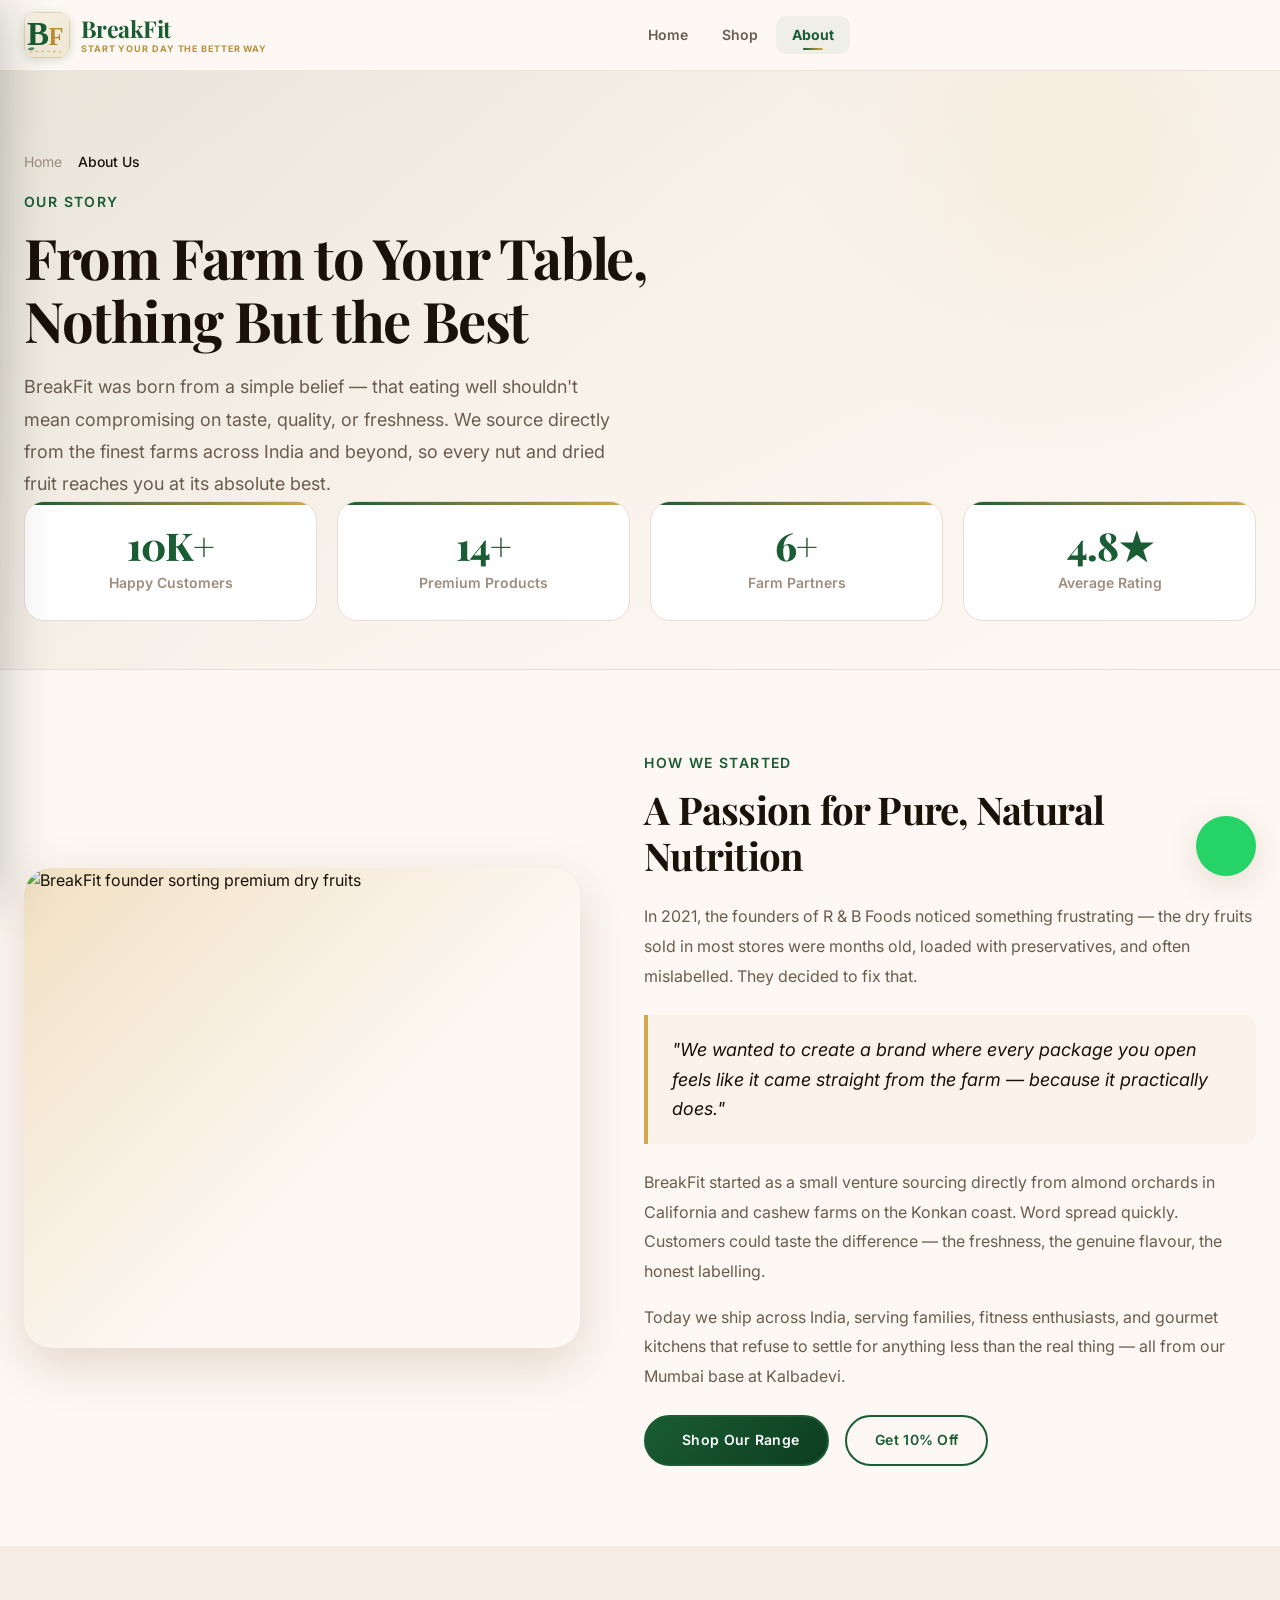
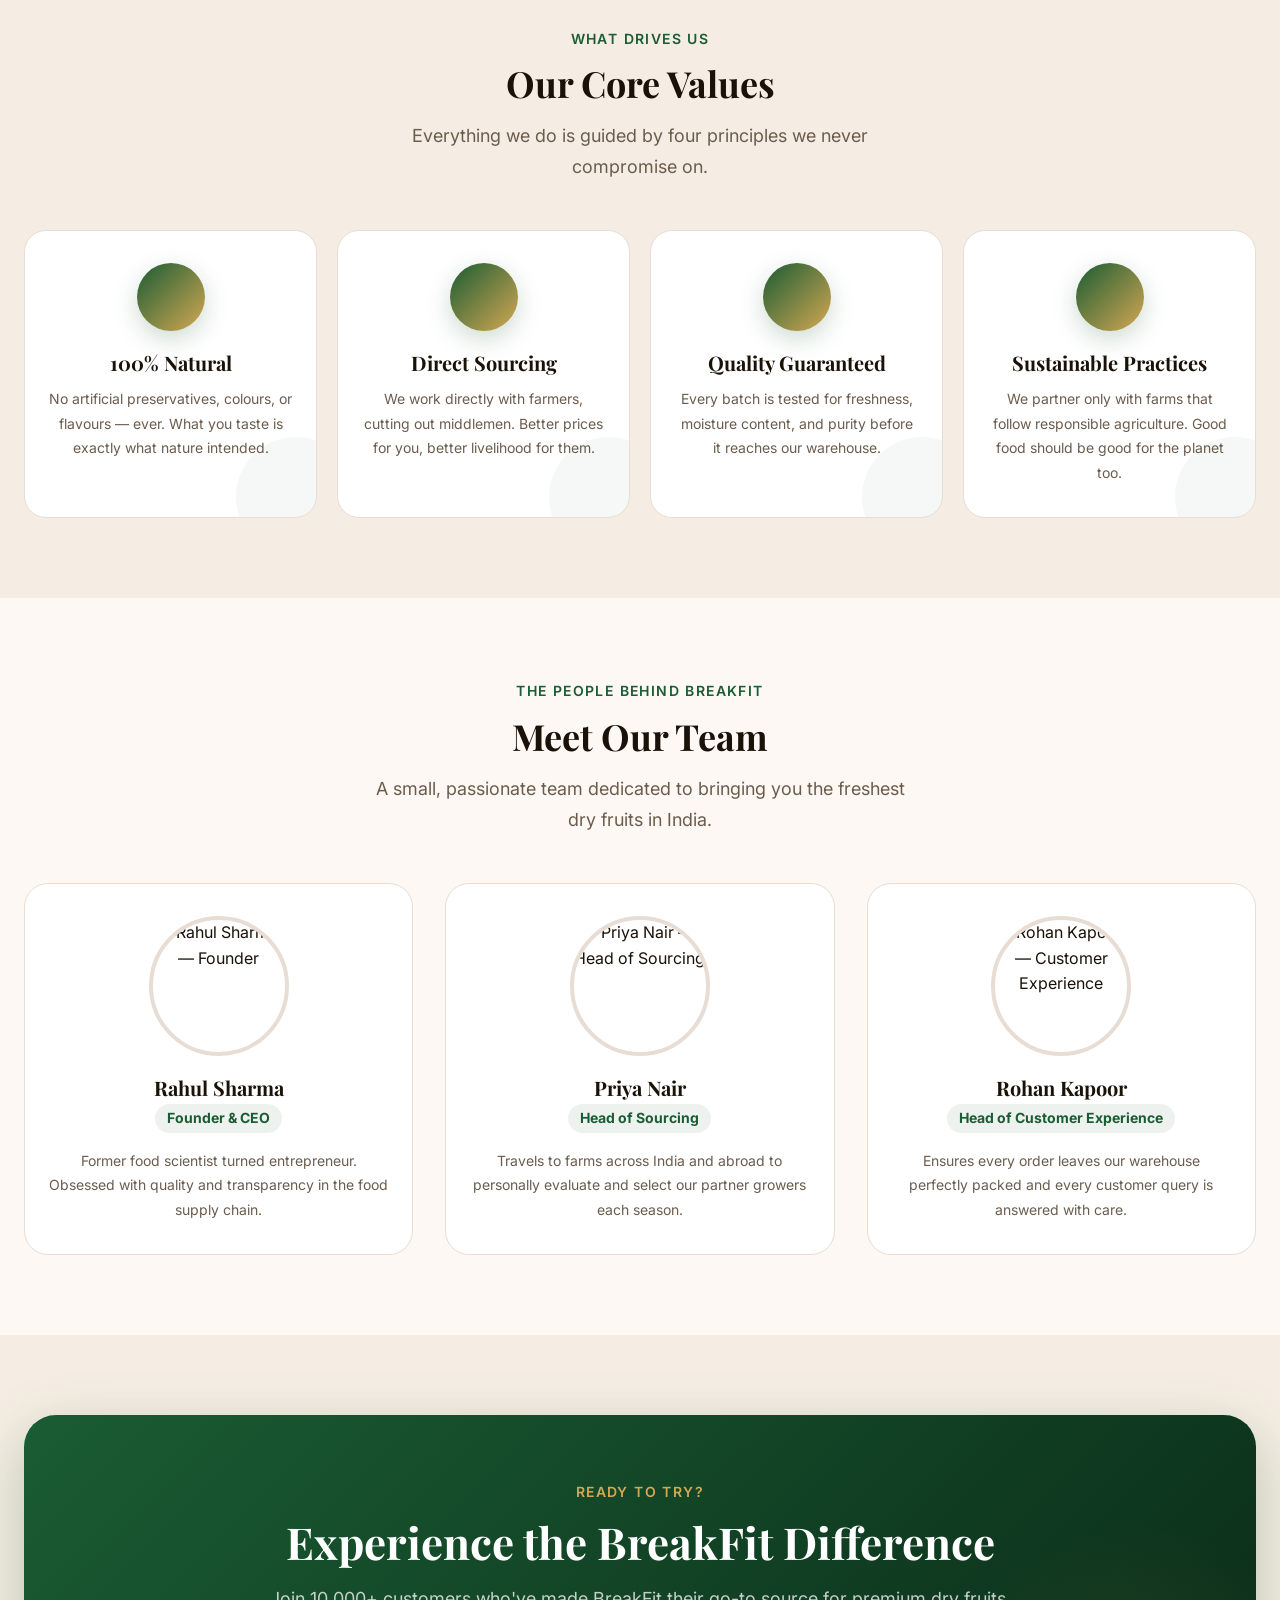
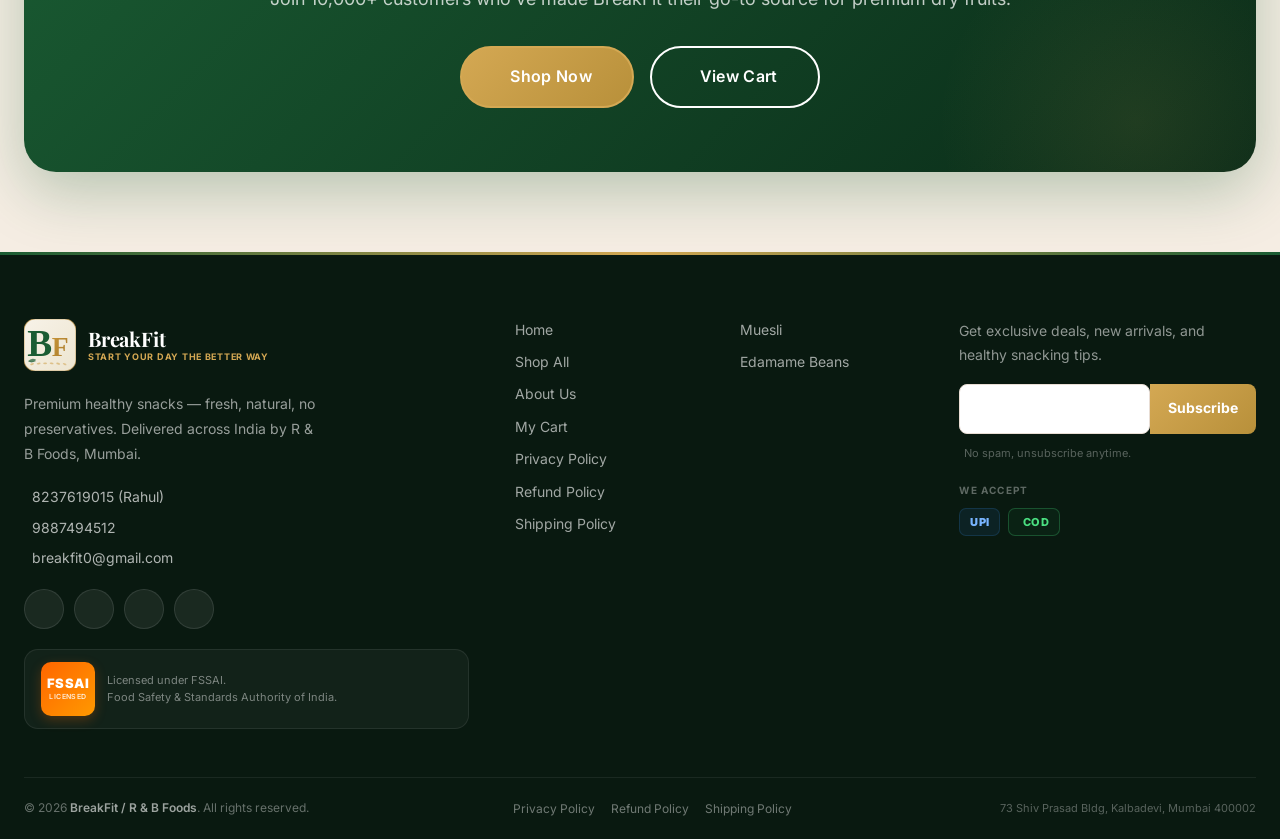
==== commit 10d8b5be: "feat: BF logo, UPI+COD payment, phone fix, product images, compact WA message, order card UI" ====
--- a/about.html
+++ b/about.html
@@ -7,7 +7,7 @@
   <title>About Us — BreakFit Premium Dry Fruits</title>
 
   <!-- Favicon -->
-  <link rel="icon" type="image/svg+xml" href="data:image/svg+xml,%3Csvg xmlns='http://www.w3.org/2000/svg' viewBox='0 0 52 52'%3E%3Crect width='52' height='52' rx='12' fill='%231A5C33'/%3E%3Ctext x='7' y='36' font-family='Georgia,serif' font-size='28' font-weight='700' fill='%23D4A853'%3E3%3C/text%3E%3Ctext x='26' y='36' font-family='Georgia,serif' font-size='24' font-weight='700' fill='%23fff'%3EF%3C/text%3E%3C/svg%3E">
+  <link rel="icon" type="image/svg+xml" href="data:image/svg+xml,%3Csvg xmlns='http://www.w3.org/2000/svg' viewBox='0 0 64 64'%3E%3Crect width='64' height='64' rx='14' fill='%23F7F2E8'/%3E%3Ctext x='4' y='46' font-family='Georgia,serif' font-size='46' font-weight='900' fill='%231A5C33'%3EB%3C/text%3E%3Ctext x='34' y='46' font-family='Georgia,serif' font-size='34' font-weight='700' fill='%23C9973A'%3EF%3C/text%3E%3C/svg%3E">
 
   <!-- OG -->
   <meta property="og:title" content="About BreakFit — Premium Dry Fruits">
--- a/css/design-tokens.css
+++ b/css/design-tokens.css
@@ -1,13 +1,15 @@
 /* BreakFit Design Tokens */
 :root {
   /* Colors */
-  --color-primary: #8B5E3C;
-  --color-primary-dark: #6B4226;
-  --color-primary-light: #A87850;
+  --color-primary: #1A5C33;
+  --color-primary-dark: #0D3D20;
+  --color-primary-light: #2E7D4F;
   --color-secondary: #D4A853;
   --color-secondary-dark: #B8903A;
   --color-accent: #4A7C59;
   --color-accent-light: #5E9B6E;
+  --color-gold: #D4A853;
+  --color-gold-dark: #B8903A;
   --color-bg: #FDF8F3;
   --color-bg-alt: #F5EDE3;
   --color-surface: #FFFFFF;
--- a/css/base.css
+++ b/css/base.css
@@ -219,16 +219,22 @@
 .grid-auto    { display: grid; grid-template-columns: repeat(auto-fill, minmax(260px, 1fr)); gap: var(--space-6); }
 
 @media (max-width: 1024px) {
-  .grid-4 { grid-template-columns: repeat(3, 1fr); }
+  .grid-4 { grid-template-columns: repeat(2, 1fr); }
 }
 
 @media (max-width: 768px) {
-  .grid-3,
-  .grid-4 { grid-template-columns: repeat(2, 1fr); }
+  .grid-3 { grid-template-columns: repeat(2, 1fr); }
+  .grid-4 { grid-template-columns: repeat(2, 1fr); gap: var(--space-4); }
+  .grid-auto { grid-template-columns: repeat(auto-fill, minmax(180px, 1fr)); gap: var(--space-4); }
 }
 
 @media (max-width: 480px) {
-  .grid-2,
+  .grid-2 { grid-template-columns: 1fr; }
+  .grid-3 { grid-template-columns: repeat(2, 1fr); gap: var(--space-3); }
+  .grid-4 { grid-template-columns: repeat(2, 1fr); gap: var(--space-3); }
+}
+
+@media (max-width: 360px) {
   .grid-3,
   .grid-4 { grid-template-columns: 1fr; }
 }
@@ -338,36 +344,36 @@
 .btn:hover::after   { background: rgba(255, 255, 255, 0.10); }
 .btn:active         { transform: scale(0.97); }
 
-/* Primary — warm brown */
+/* Primary — brand dark green */
 .btn--primary,
 .btn-primary {
-  background: var(--color-primary);
+  background: linear-gradient(135deg, #1A5C33, #0D3D20);
   color: #fff;
-  border-color: var(--color-primary);
+  border-color: #1A5C33;
 }
 
 .btn--primary:hover,
 .btn-primary:hover {
-  background: var(--color-primary-dark);
-  border-color: var(--color-primary-dark);
-  transform: translateY(-1px);
-  box-shadow: var(--shadow-md);
+  background: linear-gradient(135deg, #0D3D20, #071f10);
+  border-color: #0D3D20;
+  transform: translateY(-2px);
+  box-shadow: 0 8px 24px rgba(26,92,51,0.3);
 }
 
 /* Secondary — golden amber */
 .btn--secondary,
 .btn-secondary {
-  background: var(--color-secondary);
+  background: linear-gradient(135deg, #D4A853, #B8903A);
   color: #fff;
-  border-color: var(--color-secondary);
+  border-color: #D4A853;
 }
 
 .btn--secondary:hover,
 .btn-secondary:hover {
-  background: var(--color-secondary-dark);
-  border-color: var(--color-secondary-dark);
-  transform: translateY(-1px);
-  box-shadow: var(--shadow-md);
+  background: linear-gradient(135deg, #B8903A, #9A7528);
+  border-color: #B8903A;
+  transform: translateY(-2px);
+  box-shadow: 0 8px 24px rgba(212,168,83,0.35);
 }
 
 /* Outline */
--- a/css/components/footer.css
+++ b/css/components/footer.css
@@ -402,3 +402,84 @@
   .footer-payment-logos { gap: 6px; }
   .footer-social { flex-wrap: wrap; }
 }
+
+/* ============================================================
+   Footer Accordion — mobile collapsible columns (≤600px)
+   ============================================================ */
+
+/* Toggle button — hidden on desktop, visible on mobile */
+.footer-col__toggle {
+  display: none; /* desktop: hidden, column header is plain h4 */
+}
+
+/* Column body always visible on desktop */
+.footer-col__body { display: block; }
+
+@media (max-width: 600px) {
+
+  /* Each accordion column */
+  .footer-col {
+    border-bottom: 1px solid rgba(255,255,255,0.07);
+    padding-bottom: 0;
+  }
+
+  /* Show toggle button, hide the static h4 */
+  .footer-col__toggle {
+    display: flex;
+    align-items: center;
+    justify-content: space-between;
+    width: 100%;
+    background: none;
+    border: none;
+    cursor: pointer;
+    color: #D4A853;
+    font-size: 10px;
+    font-weight: 800;
+    letter-spacing: 0.14em;
+    text-transform: uppercase;
+    padding: 16px 0;
+    text-align: left;
+    gap: var(--space-3);
+    -webkit-tap-highlight-color: transparent;
+  }
+
+  .footer-col__toggle span { flex: 1; }
+
+  .footer-col__arrow {
+    font-size: 1.1rem;
+    color: rgba(255,255,255,0.5);
+    flex-shrink: 0;
+    transition: transform 0.28s ease, color 0.18s ease;
+  }
+
+  .footer-col__toggle[aria-expanded="true"] .footer-col__arrow {
+    transform: rotate(45deg);
+    color: #D4A853;
+  }
+
+  /* Body: collapsed by default — JS animates max-height */
+  .footer-col__body {
+    overflow: hidden;
+    /* smooth transition driven by JS inline max-height */
+    transition: max-height 0.32s cubic-bezier(0.4,0,0.2,1),
+                opacity    0.28s ease;
+    opacity: 1;
+  }
+
+  .footer-col__body[hidden] {
+    /* [hidden] sets display:none — we override to keep transition */
+    display: block !important;
+    max-height: 0 !important;
+    opacity: 0;
+    pointer-events: none;
+  }
+
+  /* Give body contents some breathing room */
+  .footer-col__body > *:last-child { margin-bottom: var(--space-5); }
+
+  /* Newsletter column full-width on mobile */
+  .footer-col--newsletter { border-bottom: none; }
+
+  /* Static h4 inside body — hide it since toggle button is the heading now */
+  .footer-col__body h4 { display: none; }
+}
